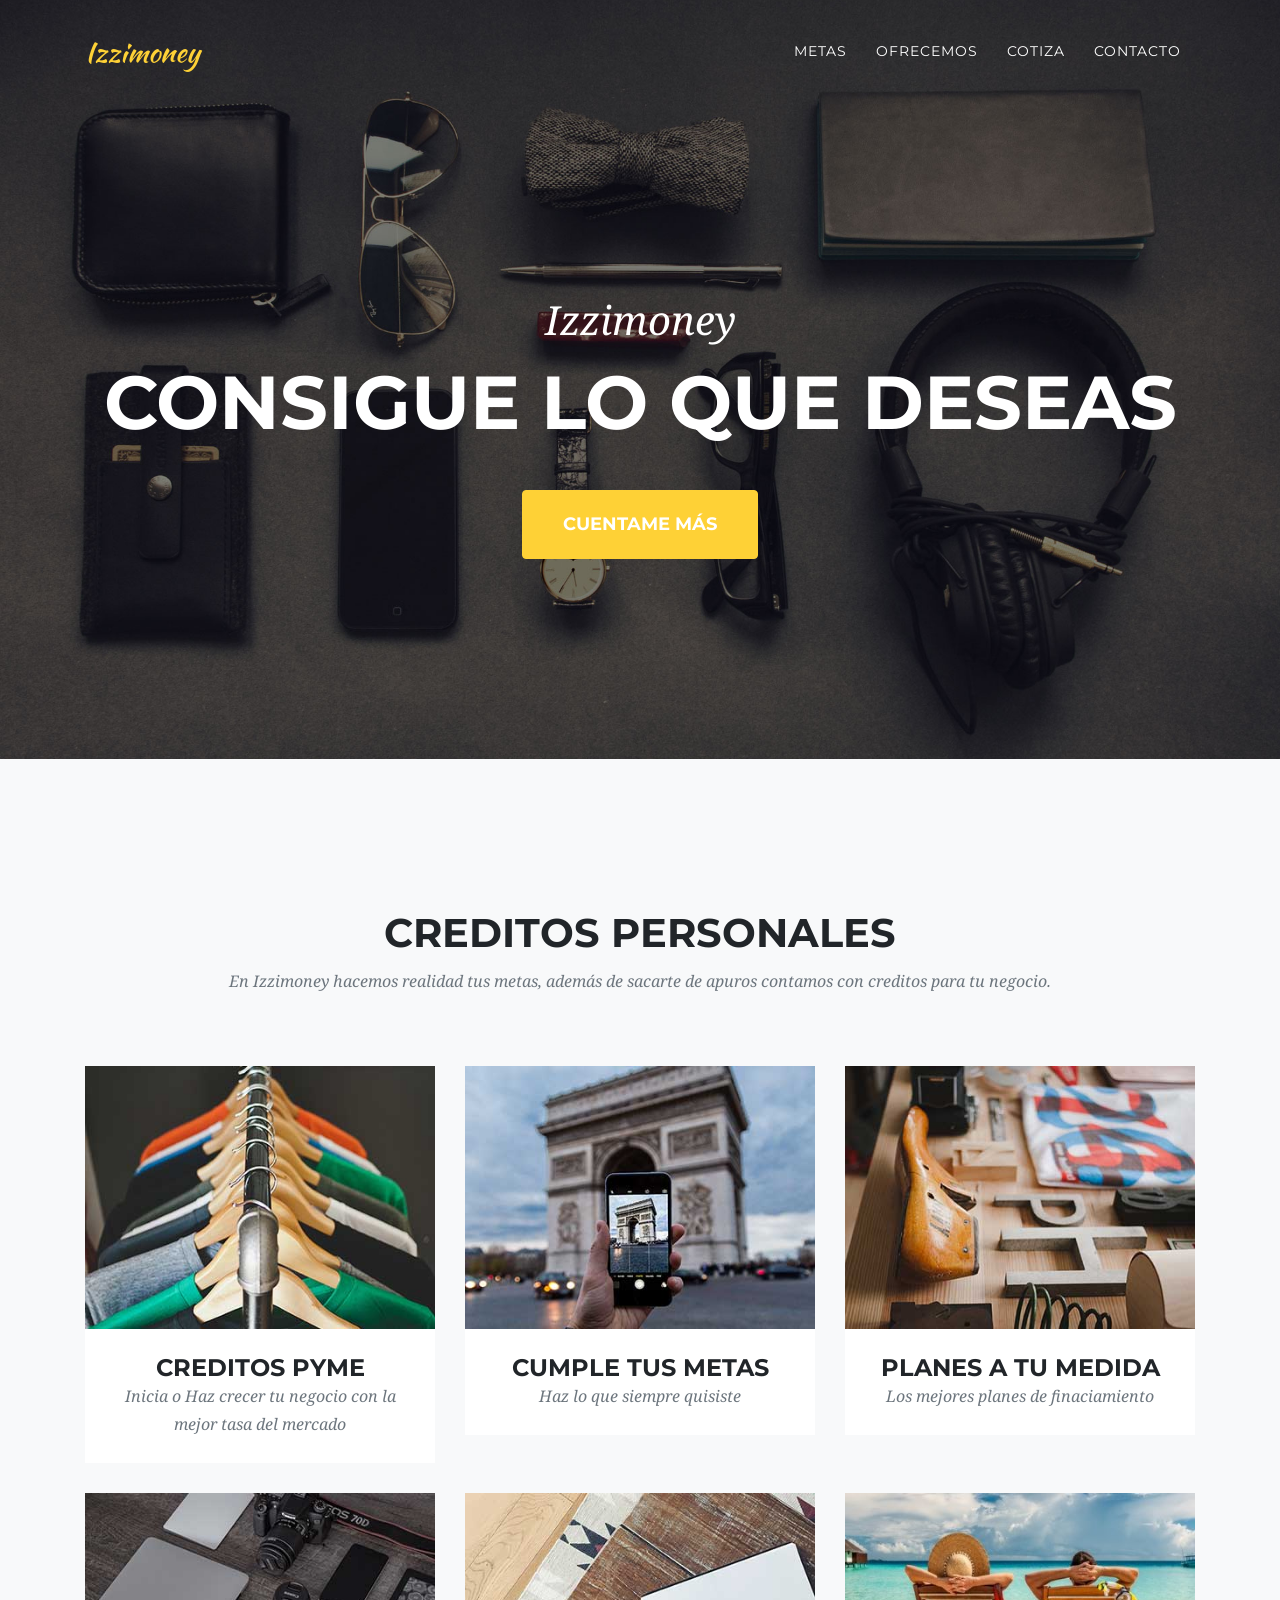
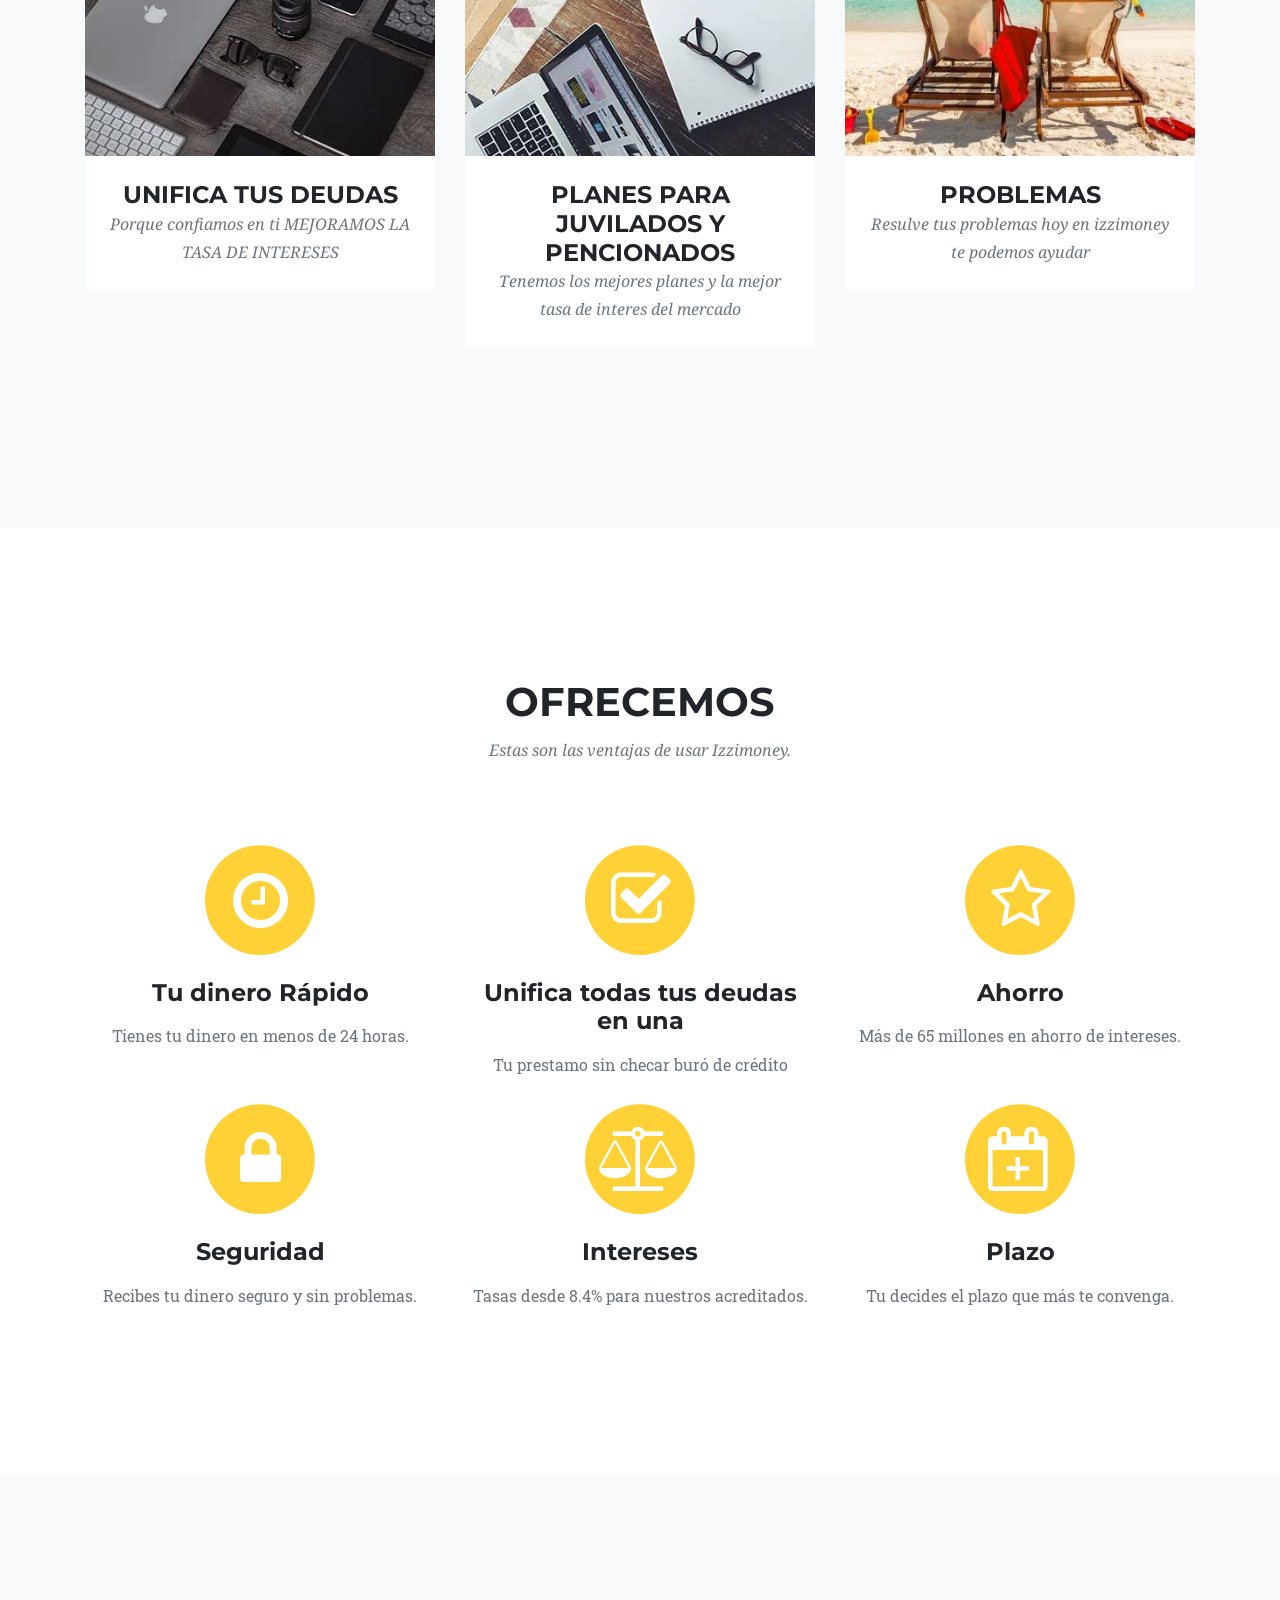
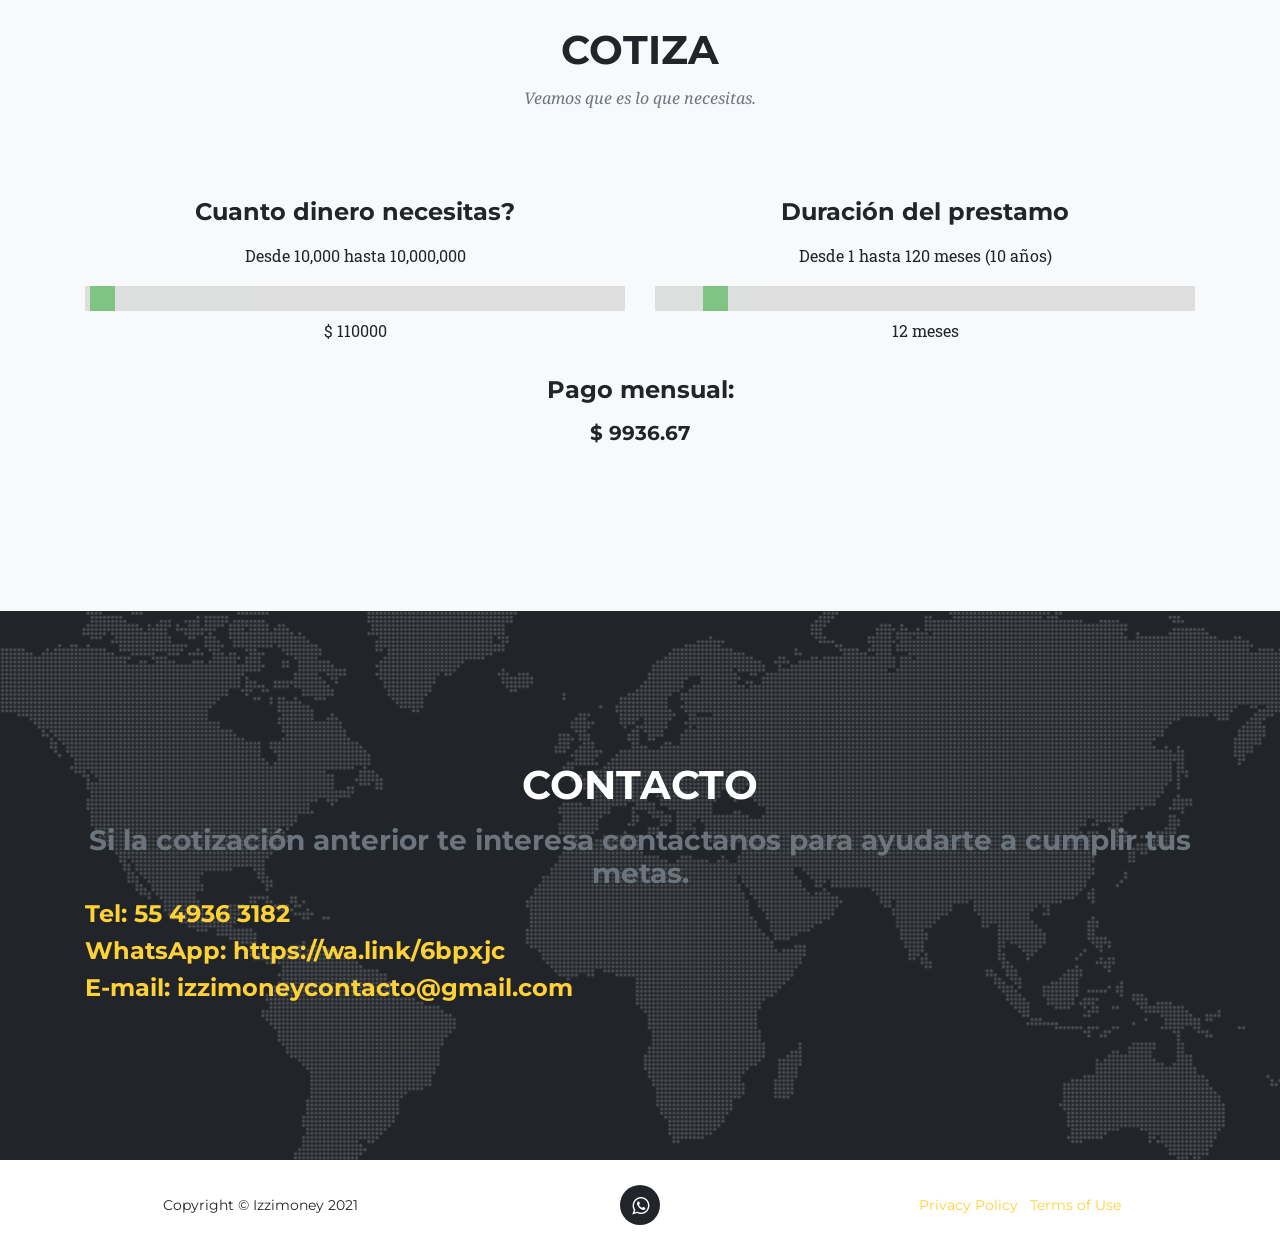
==== index.html @ 8e624c25 "Update index.html" ====
<!DOCTYPE html>
<html lang="en">

  <head>

    <meta charset="utf-8">
    <meta name="viewport" content="width=device-width, initial-scale=1, shrink-to-fit=no">
    <meta name="description" content="">
    <meta name="author" content="">

    <title>Izzimoney</title>

    <!-- Bootstrap core CSS -->
    <link href="vendor/bootstrap/css/bootstrap.min.css" rel="stylesheet">

    <!-- Custom fonts for this template -->
    <link href="vendor/font-awesome/css/font-awesome.min.css" rel="stylesheet" type="text/css">
    <link href="https://fonts.googleapis.com/css?family=Montserrat:400,700" rel="stylesheet" type="text/css">
    <link href='https://fonts.googleapis.com/css?family=Kaushan+Script' rel='stylesheet' type='text/css'>
    <link href='https://fonts.googleapis.com/css?family=Droid+Serif:400,700,400italic,700italic' rel='stylesheet' type='text/css'>
    <link href='https://fonts.googleapis.com/css?family=Roboto+Slab:400,100,300,700' rel='stylesheet' type='text/css'>

    <!-- Custom styles for this template -->
    <link href="css/agency.min.css" rel="stylesheet">
    <link href="css/rangeslide.css" rel="stylesheet">

  </head>

  <body id="page-top">

    <!-- Navigation -->
    <nav class="navbar navbar-expand-lg navbar-dark fixed-top" id="mainNav">
      <div class="container">
        <a class="navbar-brand js-scroll-trigger" href="#page-top">Izzimoney</a>
        <button class="navbar-toggler navbar-toggler-right" type="button" data-toggle="collapse" data-target="#navbarResponsive" aria-controls="navbarResponsive" aria-expanded="false" aria-label="Toggle navigation">
          Menu
          <i class="fa fa-bars"></i>
        </button>
        <div class="collapse navbar-collapse" id="navbarResponsive">
          <ul class="navbar-nav text-uppercase ml-auto">
            <li class="nav-item">
              <a class="nav-link js-scroll-trigger" href="#portfolio">Metas</a>
            </li>
            <li class="nav-item">
              <a class="nav-link js-scroll-trigger" href="#services">Ofrecemos</a>
            </li>
             <li class="nav-item">
              <a class="nav-link js-scroll-trigger" href="#cotiza">Cotiza</a>
            </li>
            <li class="nav-item">
              <a class="nav-link js-scroll-trigger" href="#contact">Contacto</a>
            </li>
          </ul>
        </div>
      </div>
    </nav>

    <!-- Header -->
    <header class="masthead">
      <div class="container">
        <div class="intro-text">
          <div class="intro-lead-in">Izzimoney</div>
          <div class="intro-heading text-uppercase">Consigue lo que deseas</div>
          <a class="btn btn-primary btn-xl text-uppercase js-scroll-trigger" href="#portfolio">Cuentame más</a>
        </div>
      </div>
    </header>

    <!-- Portfolio Grid -->
    <section class="bg-light" id="portfolio">
      <div class="container">
        <div class="row">
          <div class="col-lg-12 text-center">
            <h2 class="section-heading text-uppercase">CREDITOS PERSONALES</h2>
            <h3 class="section-subheading text-muted">En Izzimoney hacemos realidad tus metas, además de sacarte de apuros contamos con creditos para tu negocio.</h3>
          </div>
        </div>
        <div class="row">
          <div class="col-md-4 col-sm-6 portfolio-item">
            <a class="portfolio-link" data-toggle="modal" href="#portfolioModal1">
              <div class="portfolio-hover">
                <div class="portfolio-hover-content">
                  <i class="fa fa-plus fa-3x"></i>
                </div>
              </div>
              <img class="img-fluid" src="img/portfolio/01-thumbnail.jpg" alt="">
            </a>
            <div class="portfolio-caption">
              <h4>CREDITOS PYME</h4>
              <p class="text-muted">Inicia o Haz crecer tu negocio con la mejor tasa del mercado</p>
            </div>
          </div>
          <div class="col-md-4 col-sm-6 portfolio-item">
            <a class="portfolio-link" data-toggle="modal" href="#portfolioModal2">
              <div class="portfolio-hover">
                <div class="portfolio-hover-content">
                  <i class="fa fa-plus fa-3x"></i>
                </div>
              </div>
              <img class="img-fluid" src="img/portfolio/06-thumbnail.jpg" alt="">
            </a>
            <div class="portfolio-caption">
              <h4>CUMPLE TUS METAS</h4>
              <p class="text-muted">Haz lo que siempre quisiste</p>
            </div>
          </div>
          <div class="col-md-4 col-sm-6 portfolio-item">
            <a class="portfolio-link" data-toggle="modal" href="#portfolioModal3">
              <div class="portfolio-hover">
                <div class="portfolio-hover-content">
                  <i class="fa fa-plus fa-3x"></i>
                </div>
              </div>
              <img class="img-fluid" src="img/portfolio/03-thumbnail.jpg" alt="">
            </a>
            <div class="portfolio-caption">
              <h4>PLANES A TU MEDIDA</h4>
              <p class="text-muted">Los mejores planes de finaciamiento</p>
            </div>
          </div>
          <div class="col-md-4 col-sm-6 portfolio-item">
            <a class="portfolio-link" data-toggle="modal" href="#portfolioModal4">
              <div class="portfolio-hover">
                <div class="portfolio-hover-content">
                  <i class="fa fa-plus fa-3x"></i>
                </div>
              </div>
              <img class="img-fluid" src="img/portfolio/04-thumbnail.jpg" alt="">
            </a>
            <div class="portfolio-caption">
              <h4>UNIFICA TUS DEUDAS</h4>
              <p class="text-muted">Porque confiamos en ti MEJORAMOS LA TASA DE INTERESES</p>
            </div>
          </div>
          <div class="col-md-4 col-sm-6 portfolio-item">
            <a class="portfolio-link" data-toggle="modal" href="#portfolioModal5">
              <div class="portfolio-hover">
                <div class="portfolio-hover-content">
                  <i class="fa fa-plus fa-3x"></i>
                </div>
              </div>
              <img class="img-fluid" src="img/portfolio/05-thumbnail.jpg" alt="">
            </a>
            <div class="portfolio-caption">
              <h4>PLANES PARA JUVILADOS Y PENCIONADOS </h4>
              <p class="text-muted">Tenemos los mejores planes y la mejor tasa de interes del mercado</p>
            </div>
          </div>
          <div class="col-md-4 col-sm-6 portfolio-item">
	            <a class="portfolio-link" data-toggle="modal" href="#portfolioModal6">
	              <div class="portfolio-hover">
		                <div class="portfolio-hover-content">
		                  	<i class="fa fa-plus fa-3x"></i>
		                </div>
	              </div>
	              <img class="img-fluid" src="img/portfolio/VACACIONES.jpg" alt="">
	            </a>
            <div class="portfolio-caption">
              <h4>PROBLEMAS</h4>
              <p class="text-muted">Resulve tus problemas hoy en izzimoney te podemos ayudar</p>
            </div>
          </div>
        </div>
      </div>
    </section>
    
    <!-- Ofrecemos -->
    <section id="services">
      <div class="container">
        <div class="row">
          <div class="col-lg-12 text-center">
            <h2 class="section-heading text-uppercase">Ofrecemos</h2>
            <h3 class="section-subheading text-muted">Estas son las ventajas de usar Izzimoney.</h3>
          </div>
        </div>
        <div class="row text-center">
          <div class="col-md-4">
            <span class="fa-stack fa-4x">
              <i class="fa fa-circle fa-stack-2x text-primary"></i>
              <i class="fa fa-clock-o fa-stack-1x fa-inverse"></i>
            </span>
            <h4 class="service-heading">Tu dinero Rápido</h4>
            <p class="text-muted">Tienes tu dinero en menos de 24 horas.</p>
          </div>
          <div class="col-md-4">
            <span class="fa-stack fa-4x">
              <i class="fa fa-circle fa-stack-2x text-primary"></i>
              <i class="fa fa-check-square-o fa-stack-1x fa-inverse"></i>
            </span>
            <h4 class="service-heading">Unifica todas tus deudas en una</h4>
            <p class="text-muted">Tu prestamo sin checar buró de crédito</p>
          </div>
          <div class="col-md-4">
              <span class="fa-stack fa-4x">
                <i class="fa fa-circle fa-stack-2x text-primary"></i>
                <i class="fa fa-star-o fa-stack-1x fa-inverse"></i>
              </span>
              <h4 class="service-heading">Ahorro</h4>
              <p class="text-muted">Más de 65 millones en ahorro de intereses.</p>
            </div>
          <div class="col-md-4">
            <span class="fa-stack fa-4x">
              <i class="fa fa-circle fa-stack-2x text-primary"></i>
              <i class="fa fa-lock fa-stack-1x fa-inverse"></i>
            </span>
            <h4 class="service-heading">Seguridad</h4>
            <p class="text-muted">Recibes tu dinero seguro y sin problemas.</p>
          </div>
          <div class="col-md-4">
            <span class="fa-stack fa-4x">
              <i class="fa fa-circle fa-stack-2x text-primary"></i>
              <i class="fa fa-balance-scale fa-stack-1x fa-inverse"></i>
            </span>
            <h4 class="service-heading">Intereses</h4>
            <p class="text-muted">Tasas desde 8.4% para nuestros acreditados.</p>
          </div>
          <div class="col-md-4">
              <span class="fa-stack fa-4x">
                <i class="fa fa-circle fa-stack-2x text-primary"></i>
                <i class="fa fa-calendar-plus-o fa-stack-1x fa-inverse"></i>
              </span>
              <h4 class="service-heading">Plazo</h4>
              <p class="text-muted">Tu decides el plazo que más te convenga.</p>
            </div>
        </div>
      </div>
    </section>
    
     <!-- Cotiza -->
    <section class="bg-light" id="cotiza">
      <div class="container">
	        <div class="row">
		          <div class="col-lg-12 text-center">
			            <h2 class="section-heading text-uppercase">Cotiza</h2>
			            <h3 class="section-subheading text-muted">Veamos que es lo que necesitas.</h3>
		          </div>
	        </div>
	        <div class="row text-center">
		          <div class="col-md-6">
			           <div class="slidecontainer">
				             <h4 class="service-heading">Cuanto dinero necesitas?</h4>
				             <p>Desde 10,000 hasta 10,000,000</p>
				             <input type="range" min="10000" max="10000000" value="110000" class="slider" id="dinero">
			            	 <p>$ <span id="resdinero"></span></p>
			          </div>
		          </div>
		          <div class="col-md-6">
			            <div class="slidecontainer">
				              <h4 class="service-heading">Duración del prestamo</h4>
				              <p>Desde 1 hasta 120 meses (10 años)</p>
				              <input type="range" min="1" max="120" value="12" class="slider" id="meses">
				              <p><span id="resmeses"></span> meses</p>
			            </div>
		          </div>
		          <div class="col-md-12 justify-content">
			              <div class="slidecontainer">
				                <h4 class="service-heading">Pago mensual:</h4>
				              	<p><h5 class="service-heading">$ <span id="pago"></span></h5></p>
			              </div>
		           </div>
	        </div>
      </div>
    </section>

    <!-- Contact -->
    <section id="contact">
      <div class="container">
        <div class="row">
	          <div class="col-lg-12 text-center">
		            <h2 class="section-heading text-uppercase">Contacto</h2>
		            <h3 class="section-heading text-muted">Si la cotización anterior te interesa contactanos para ayudarte a cumplir tus metas.</h3>
	          </div>
        </div>
        <div class="row">
          <div class="col-lg-12">
              <div class="row">
              		 <div class="col-md-12"></div>
	                <div class="col-md-12">
		                  <div class="text-left text-white">
                          <a href = '#contacto'>
                            <h4>Tel: 55 4936 3182</h4>
                          </a>
		                  </div>
		                  <div class="text-left text-white">
                         <a href = "https://wa.link/6bpxjc">
                            <h4 >WhatsApp: https://wa.link/6bpxjc</h4>
                          </a>
		                  </div>
		                  <div class="text-left text-white">
                          <a href = '#contacto'>
                            <h4>E-mail: izzimoneycontacto@gmail.com</h4>
                          </a>
		                  </div>
	                </div>
              </div>
          </div>
        </div>
      </div>
    </section>

    <!-- Footer -->
    <footer>
      <div class="container">
        <div class="row">
          <div class="col-md-4">
            <span class="copyright">Copyright &copy; Izzimoney 2021</span>
          </div>
          <div class="col-md-4">
            <ul class="list-inline social-buttons">
              <li class="list-inline-item">
                <a href="https://wa.me/message/SJMD4FY2PYHNI1">
                  <i class="fa fa-whatsapp"></i>
                </a>
              </li>
            </ul>
          </div>
          <div class="col-md-4">
            <ul class="list-inline quicklinks">
              <li class="list-inline-item">
                <a href="#contacto">Privacy Policy</a>
              </li>
              <li class="list-inline-item">
                <a href="#contacto">Terms of Use</a>
              </li>
            </ul>
          </div>
        </div>
      </div>
    </footer>

    <!-- Portfolio Modals -->

    <!-- Modal 1 -->
    <div class="portfolio-modal modal fade" id="portfolioModal1" tabindex="-1" role="dialog" aria-hidden="true">
      <div class="modal-dialog">
        <div class="modal-content">
          <div class="close-modal" data-dismiss="modal">
            <div class="lr">
              <div class="rl"></div>
            </div>
          </div>
          <div class="container">
            <div class="row">
              <div class="col-lg-8 mx-auto">
                <div class="modal-body">
                  <!-- Project Details Go Here -->
                  <h2 class="text-uppercase">Ropa</h2>
                  <p class="item-intro text-muted">Vistete como siempre has soñado.</p>
                  <img class="img-fluid d-block mx-auto" src="img/portfolio/01-full.jpg" alt="">
                  <button class="btn btn-primary" data-dismiss="modal" type="button">
                    <i class="fa fa-times"></i>
                    Close Project</button>
                </div>
              </div>
            </div>
          </div>
        </div>
      </div>
    </div>

    <!-- Modal 2 -->
    <div class="portfolio-modal modal fade" id="portfolioModal2" tabindex="-1" role="dialog" aria-hidden="true">
      <div class="modal-dialog">
        <div class="modal-content">
          <div class="close-modal" data-dismiss="modal">
            <div class="lr">
              <div class="rl"></div>
            </div>
          </div>
          <div class="container">
            <div class="row">
              <div class="col-lg-8 mx-auto">
                <div class="modal-body">
                  <!-- Project Details Go Here -->
                  <h2 class="text-uppercase">Viaja</h2>
                  <p class="item-intro text-muted">Conoce ese lugar que siempre quisiste.</p>
                  <img class="img-fluid d-block mx-auto" src="img/portfolio/06-full.jpg" alt="">
                  <button class="btn btn-primary" data-dismiss="modal" type="button">
                    <i class="fa fa-times"></i>
                    Close Project</button>
                </div>
              </div>
            </div>
          </div>
        </div>
      </div>
    </div>

    <!-- Modal 3 -->
    <div class="portfolio-modal modal fade" id="portfolioModal3" tabindex="-1" role="dialog" aria-hidden="true">
      <div class="modal-dialog">
        <div class="modal-content">
          <div class="close-modal" data-dismiss="modal">
            <div class="lr">
              <div class="rl"></div>
            </div>
          </div>
          <div class="container">
            <div class="row">
              <div class="col-lg-8 mx-auto">
                <div class="modal-body">
                  <!-- Project Details Go Here -->
                  <h2 class="text-uppercase">Crece tu negocio</h2>
                  <p class="item-intro text-muted">Compra lo que necesitas para hacer crecer tu negocio.</p>
                  <img class="img-fluid d-block mx-auto" src="img/portfolio/03-full.jpg" alt="">
                  <button class="btn btn-primary" data-dismiss="modal" type="button">
                    <i class="fa fa-times"></i>
                    Close Project</button>
                </div>
              </div>
            </div>
          </div>
        </div>
      </div>
    </div>

    <!-- Modal 4 -->
    <div class="portfolio-modal modal fade" id="portfolioModal4" tabindex="-1" role="dialog" aria-hidden="true">
      <div class="modal-dialog">
        <div class="modal-content">
          <div class="close-modal" data-dismiss="modal">
            <div class="lr">
              <div class="rl"></div>
            </div>
          </div>
          <div class="container">
            <div class="row">
              <div class="col-lg-8 mx-auto">
                <div class="modal-body">
                  <!-- Project Details Go Here -->
                  <h2 class="text-uppercase">Lujos</h2>
                  <p class="item-intro text-muted">Date ese lujo que siempre has querido, te lo mereces!</p>
                  <img class="img-fluid d-block mx-auto" src="img/portfolio/04-full.jpg" alt="">
                  <button class="btn btn-primary" data-dismiss="modal" type="button">
                    <i class="fa fa-times"></i>
                    Close Project</button>
                </div>
              </div>
            </div>
          </div>
        </div>
      </div>
    </div>

    <!-- Modal 5 -->
    <div class="portfolio-modal modal fade" id="portfolioModal5" tabindex="-1" role="dialog" aria-hidden="true">
      <div class="modal-dialog">
        <div class="modal-content">
          <div class="close-modal" data-dismiss="modal">
            <div class="lr">
              <div class="rl"></div>
            </div>
          </div>
          <div class="container">
            <div class="row">
              <div class="col-lg-8 mx-auto">
                <div class="modal-body">
                  <!-- Project Details Go Here -->
                  <h2 class="text-uppercase">Estudia</h2>
                  <p class="item-intro text-muted">Logra estudiar lo que siempre has deseado.</p>
                  <img class="img-fluid d-block mx-auto" src="img/portfolio/05-full.jpg" alt="">
                  <button class="btn btn-primary" data-dismiss="modal" type="button">
                    <i class="fa fa-times"></i>
                    Close Project</button>
                </div>
              </div>
            </div>
          </div>
        </div>
      </div>
    </div>

    <!-- Modal 6 -->
    <div class="portfolio-modal modal fade" id="portfolioModal6" tabindex="-1" role="dialog" aria-hidden="true">
      <div class="modal-dialog">
        <div class="modal-content">
          <div class="close-modal" data-dismiss="modal">
            <div class="lr">
              <div class="rl"></div>
            </div>
          </div>
          <div class="container">
            <div class="row">
              <div class="col-lg-8 mx-auto">
                <div class="modal-body">
                  <!-- Project Details Go Here -->
                  <h2 class="text-uppercase">Descansa</h2>
                  <p class="item-intro text-muted">Tomate esas vacaciones que estabas postergando.</p>
                  <img class="img-fluid d-block mx-auto" src="img/portfolio/VACACIONES-full.jpg" alt="">
                  <button class="btn btn-primary" data-dismiss="modal" type="button">
                    <i class="fa fa-times"></i>
                    Close Project</button>
                </div>
              </div>
            </div>
          </div>
        </div>
      </div>
    </div>

    <!-- Bootstrap core JavaScript -->
    <script src="vendor/jquery/jquery.min.js"></script>
    <script src="vendor/bootstrap/js/bootstrap.bundle.min.js"></script>

    <!-- Plugin JavaScript -->
    <script src="vendor/jquery-easing/jquery.easing.min.js"></script>

    <!-- Contact form JavaScript -->
    <script src="js/jqBootstrapValidation.js"></script>
    <script src="js/contact_me.js"></script>

    <!-- Custom scripts for this template -->
    <script src="js/agency.min.js"></script>
     <script src="js/rangeslider.js"></script>

  </body>

</html>
---- css/agency.min.css ----
/*!
 * Start Bootstrap - Agency v4.1.1 (https://startbootstrap.com/template-overviews/agency)
 * Copyright 2013-2018 Start Bootstrap
 * Licensed under MIT (https://github.com/BlackrockDigital/startbootstrap-agency/blob/master/LICENSE)
 */body{overflow-x:hidden;font-family:'Roboto Slab','Helvetica Neue',Helvetica,Arial,sans-serif}p{line-height:1.75}a{color:#fed136}a:hover{color:#fec503}.text-primary{color:#fed136!important}h1,h2,h3,h4,h5,h6{font-weight:700;font-family:Montserrat,'Helvetica Neue',Helvetica,Arial,sans-serif}section{padding:100px 0}section h2.section-heading{font-size:40px;margin-top:0;margin-bottom:15px}section h3.section-subheading{font-size:16px;font-weight:400;font-style:italic;margin-bottom:75px;text-transform:none;font-family:'Droid Serif','Helvetica Neue',Helvetica,Arial,sans-serif}@media (min-width:768px){section{padding:150px 0}}.btn{font-family:Montserrat,'Helvetica Neue',Helvetica,Arial,sans-serif;font-weight:700}.btn-xl{font-size:18px;padding:20px 40px}.btn-primary{background-color:#fed136;border-color:#fed136}.btn-primary:active,.btn-primary:focus,.btn-primary:hover{background-color:#fec810!important;border-color:#fec810!important;color:#fff}.btn-primary:active,.btn-primary:focus{box-shadow:0 0 0 .2rem rgba(254,209,55,.5)!important}::-moz-selection{background:#fed136;text-shadow:none}::selection{background:#fed136;text-shadow:none}img::selection{background:0 0}img::-moz-selection{background:0 0}#mainNav{background-color:#212529}#mainNav .navbar-toggler{font-size:12px;right:0;padding:13px;text-transform:uppercase;color:#fff;border:0;background-color:#fed136;font-family:Montserrat,'Helvetica Neue',Helvetica,Arial,sans-serif}#mainNav .navbar-brand{color:#fed136;font-family:'Kaushan Script','Helvetica Neue',Helvetica,Arial,cursive}#mainNav .navbar-brand.active,#mainNav .navbar-brand:active,#mainNav .navbar-brand:focus,#mainNav .navbar-brand:hover{color:#fec503}#mainNav .navbar-nav .nav-item .nav-link{font-size:90%;font-weight:400;padding:.75em 0;letter-spacing:1px;color:#fff;font-family:Montserrat,'Helvetica Neue',Helvetica,Arial,sans-serif}#mainNav .navbar-nav .nav-item .nav-link.active,#mainNav .navbar-nav .nav-item .nav-link:hover{color:#fed136}@media (min-width:992px){#mainNav{padding-top:25px;padding-bottom:25px;-webkit-transition:padding-top .3s,padding-bottom .3s;-moz-transition:padding-top .3s,padding-bottom .3s;transition:padding-top .3s,padding-bottom .3s;border:none;background-color:transparent}#mainNav .navbar-brand{font-size:1.75em;-webkit-transition:all .3s;-moz-transition:all .3s;transition:all .3s}#mainNav .navbar-nav .nav-item .nav-link{padding:1.1em 1em!important}#mainNav.navbar-shrink{padding-top:0;padding-bottom:0;background-color:#212529}#mainNav.navbar-shrink .navbar-brand{font-size:1.25em;padding:12px 0}}header.masthead{text-align:center;color:#fff;background-image:url(../img/header-bg.jpg);background-repeat:no-repeat;background-attachment:scroll;background-position:center center;-webkit-background-size:cover;-moz-background-size:cover;-o-background-size:cover;background-size:cover}header.masthead .intro-text{padding-top:150px;padding-bottom:100px}header.masthead .intro-text .intro-lead-in{font-size:22px;font-style:italic;line-height:22px;margin-bottom:25px;font-family:'Droid Serif','Helvetica Neue',Helvetica,Arial,sans-serif}header.masthead .intro-text .intro-heading{font-size:50px;font-weight:700;line-height:50px;margin-bottom:25px;font-family:Montserrat,'Helvetica Neue',Helvetica,Arial,sans-serif}@media (min-width:768px){header.masthead .intro-text{padding-top:300px;padding-bottom:200px}header.masthead .intro-text .intro-lead-in{font-size:40px;font-style:italic;line-height:40px;margin-bottom:25px;font-family:'Droid Serif','Helvetica Neue',Helvetica,Arial,sans-serif}header.masthead .intro-text .intro-heading{font-size:75px;font-weight:700;line-height:75px;margin-bottom:50px;font-family:Montserrat,'Helvetica Neue',Helvetica,Arial,sans-serif}}.service-heading{margin:15px 0;text-transform:none}#portfolio .portfolio-item{right:0;margin:0 0 15px}#portfolio .portfolio-item .portfolio-link{position:relative;display:block;max-width:400px;margin:0 auto;cursor:pointer}#portfolio .portfolio-item .portfolio-link .portfolio-hover{position:absolute;width:100%;height:100%;-webkit-transition:all ease .5s;-moz-transition:all ease .5s;transition:all ease .5s;opacity:0;background:rgba(254,209,54,.9)}#portfolio .portfolio-item .portfolio-link .portfolio-hover:hover{opacity:1}#portfolio .portfolio-item .portfolio-link .portfolio-hover .portfolio-hover-content{font-size:20px;position:absolute;top:50%;width:100%;height:20px;margin-top:-12px;text-align:center;color:#fff}#portfolio .portfolio-item .portfolio-link .portfolio-hover .portfolio-hover-content i{margin-top:-12px}#portfolio .portfolio-item .portfolio-link .portfolio-hover .portfolio-hover-content h3,#portfolio .portfolio-item .portfolio-link .portfolio-hover .portfolio-hover-content h4{margin:0}#portfolio .portfolio-item .portfolio-caption{max-width:400px;margin:0 auto;padding:25px;text-align:center;background-color:#fff}#portfolio .portfolio-item .portfolio-caption h4{margin:0;text-transform:none}#portfolio .portfolio-item .portfolio-caption p{font-size:16px;font-style:italic;margin:0;font-family:'Droid Serif','Helvetica Neue',Helvetica,Arial,sans-serif}#portfolio *{z-index:2}@media (min-width:767px){#portfolio .portfolio-item{margin:0 0 30px}}.portfolio-modal{padding-right:0!important}.portfolio-modal .modal-dialog{margin:1rem;max-width:100vw}.portfolio-modal .modal-content{padding:100px 0;text-align:center}.portfolio-modal .modal-content h2{font-size:3em;margin-bottom:15px}.portfolio-modal .modal-content p{margin-bottom:30px}.portfolio-modal .modal-content p.item-intro{font-size:16px;font-style:italic;margin:20px 0 30px;font-family:'Droid Serif','Helvetica Neue',Helvetica,Arial,sans-serif}.portfolio-modal .modal-content ul.list-inline{margin-top:0;margin-bottom:30px}.portfolio-modal .modal-content img{margin-bottom:30px}.portfolio-modal .modal-content button{cursor:pointer}.portfolio-modal .close-modal{position:absolute;top:25px;right:25px;width:75px;height:75px;cursor:pointer;background-color:transparent}.portfolio-modal .close-modal:hover{opacity:.3}.portfolio-modal .close-modal .lr{z-index:1051;width:1px;height:75px;margin-left:35px;-webkit-transform:rotate(45deg);-ms-transform:rotate(45deg);transform:rotate(45deg);background-color:#212529}.portfolio-modal .close-modal .lr .rl{z-index:1052;width:1px;height:75px;-webkit-transform:rotate(90deg);-ms-transform:rotate(90deg);transform:rotate(90deg);background-color:#212529}.timeline{position:relative;padding:0;list-style:none}.timeline:before{position:absolute;top:0;bottom:0;left:40px;width:2px;margin-left:-1.5px;content:'';background-color:#e9ecef}.timeline>li{position:relative;min-height:50px;margin-bottom:50px}.timeline>li:after,.timeline>li:before{display:table;content:' '}.timeline>li:after{clear:both}.timeline>li .timeline-panel{position:relative;float:right;width:100%;padding:0 20px 0 100px;text-align:left}.timeline>li .timeline-panel:before{right:auto;left:-15px;border-right-width:15px;border-left-width:0}.timeline>li .timeline-panel:after{right:auto;left:-14px;border-right-width:14px;border-left-width:0}.timeline>li .timeline-image{position:absolute;z-index:100;left:0;width:80px;height:80px;margin-left:0;text-align:center;color:#fff;border:7px solid #e9ecef;border-radius:100%;background-color:#fed136}.timeline>li .timeline-image h4{font-size:10px;line-height:14px;margin-top:12px}.timeline>li.timeline-inverted>.timeline-panel{float:right;padding:0 20px 0 100px;text-align:left}.timeline>li.timeline-inverted>.timeline-panel:before{right:auto;left:-15px;border-right-width:15px;border-left-width:0}.timeline>li.timeline-inverted>.timeline-panel:after{right:auto;left:-14px;border-right-width:14px;border-left-width:0}.timeline>li:last-child{margin-bottom:0}.timeline .timeline-heading h4{margin-top:0;color:inherit}.timeline .timeline-heading h4.subheading{text-transform:none}.timeline .timeline-body>p,.timeline .timeline-body>ul{margin-bottom:0}@media (min-width:768px){.timeline:before{left:50%}.timeline>li{min-height:100px;margin-bottom:100px}.timeline>li .timeline-panel{float:left;width:41%;padding:0 20px 20px 30px;text-align:right}.timeline>li .timeline-image{left:50%;width:100px;height:100px;margin-left:-50px}.timeline>li .timeline-image h4{font-size:13px;line-height:18px;margin-top:16px}.timeline>li.timeline-inverted>.timeline-panel{float:right;padding:0 30px 20px 20px;text-align:left}}@media (min-width:992px){.timeline>li{min-height:150px}.timeline>li .timeline-panel{padding:0 20px 20px}.timeline>li .timeline-image{width:150px;height:150px;margin-left:-75px}.timeline>li .timeline-image h4{font-size:18px;line-height:26px;margin-top:30px}.timeline>li.timeline-inverted>.timeline-panel{padding:0 20px 20px}}@media (min-width:1200px){.timeline>li{min-height:170px}.timeline>li .timeline-panel{padding:0 20px 20px 100px}.timeline>li .timeline-image{width:170px;height:170px;margin-left:-85px}.timeline>li .timeline-image h4{margin-top:40px}.timeline>li.timeline-inverted>.timeline-panel{padding:0 100px 20px 20px}}.team-member{margin-bottom:50px;text-align:center}.team-member img{width:225px;height:225px;border:7px solid #fff}.team-member h4{margin-top:25px;margin-bottom:0;text-transform:none}.team-member p{margin-top:0}section#contact{background-color:#212529;background-image:url(../img/map-image.png);background-repeat:no-repeat;background-position:center}section#contact .section-heading{color:#fff}section#contact .form-group{margin-bottom:25px}section#contact .form-group input,section#contact .form-group textarea{padding:20px}section#contact .form-group input.form-control{height:auto}section#contact .form-group textarea.form-control{height:248px}section#contact .form-control:focus{border-color:#fed136;box-shadow:none}section#contact ::-webkit-input-placeholder{font-weight:700;color:#ced4da;font-family:Montserrat,'Helvetica Neue',Helvetica,Arial,sans-serif}section#contact :-moz-placeholder{font-weight:700;color:#ced4da;font-family:Montserrat,'Helvetica Neue',Helvetica,Arial,sans-serif}section#contact ::-moz-placeholder{font-weight:700;color:#ced4da;font-family:Montserrat,'Helvetica Neue',Helvetica,Arial,sans-serif}section#contact :-ms-input-placeholder{font-weight:700;color:#ced4da;font-family:Montserrat,'Helvetica Neue',Helvetica,Arial,sans-serif}footer{padding:25px 0;text-align:center}footer span.copyright{font-size:90%;line-height:40px;text-transform:none;font-family:Montserrat,'Helvetica Neue',Helvetica,Arial,sans-serif}footer ul.quicklinks{font-size:90%;line-height:40px;margin-bottom:0;text-transform:none;font-family:Montserrat,'Helvetica Neue',Helvetica,Arial,sans-serif}ul.social-buttons{margin-bottom:0}ul.social-buttons li a{font-size:20px;line-height:40px;display:block;width:40px;height:40px;-webkit-transition:all .3s;-moz-transition:all .3s;transition:all .3s;color:#fff;border-radius:100%;outline:0;background-color:#212529}ul.social-buttons li a:active,ul.social-buttons li a:focus,ul.social-buttons li a:hover{background-color:#fed136}
---- css/rangeslide.css ----
.slidecontainer {
  width: 100%; /* Width of the outside container */
}

/* The slider itself */
.slider {
  -webkit-appearance: none;  /* Override default CSS styles */
  appearance: none;
  width: 100%; /* Full-width */
  height: 25px; /* Specified height */
  background: #d3d3d3; /* Grey background */
  outline: none; /* Remove outline */
  opacity: 0.7; /* Set transparency (for mouse-over effects on hover) */
  -webkit-transition: .2s; /* 0.2 seconds transition on hover */
  transition: opacity .2s;
}

/* Mouse-over effects */
.slider:hover {
  opacity: 1; /* Fully shown on mouse-over */
}

/* The slider handle (use -webkit- (Chrome, Opera, Safari, Edge) and -moz- (Firefox) to override default look) */
.slider::-webkit-slider-thumb {
  -webkit-appearance: none; /* Override default look */
  appearance: none;
  width: 25px; /* Set a specific slider handle width */
  height: 25px; /* Slider handle height */
  background: #4CAF50; /* Green background */
  cursor: pointer; /* Cursor on hover */
}

.slider::-moz-range-thumb {
  width: 25px; /* Set a specific slider handle width */
  height: 25px; /* Slider handle height */
  background: #4CAF50; /* Green background */
  cursor: pointer; /* Cursor on hover */
}
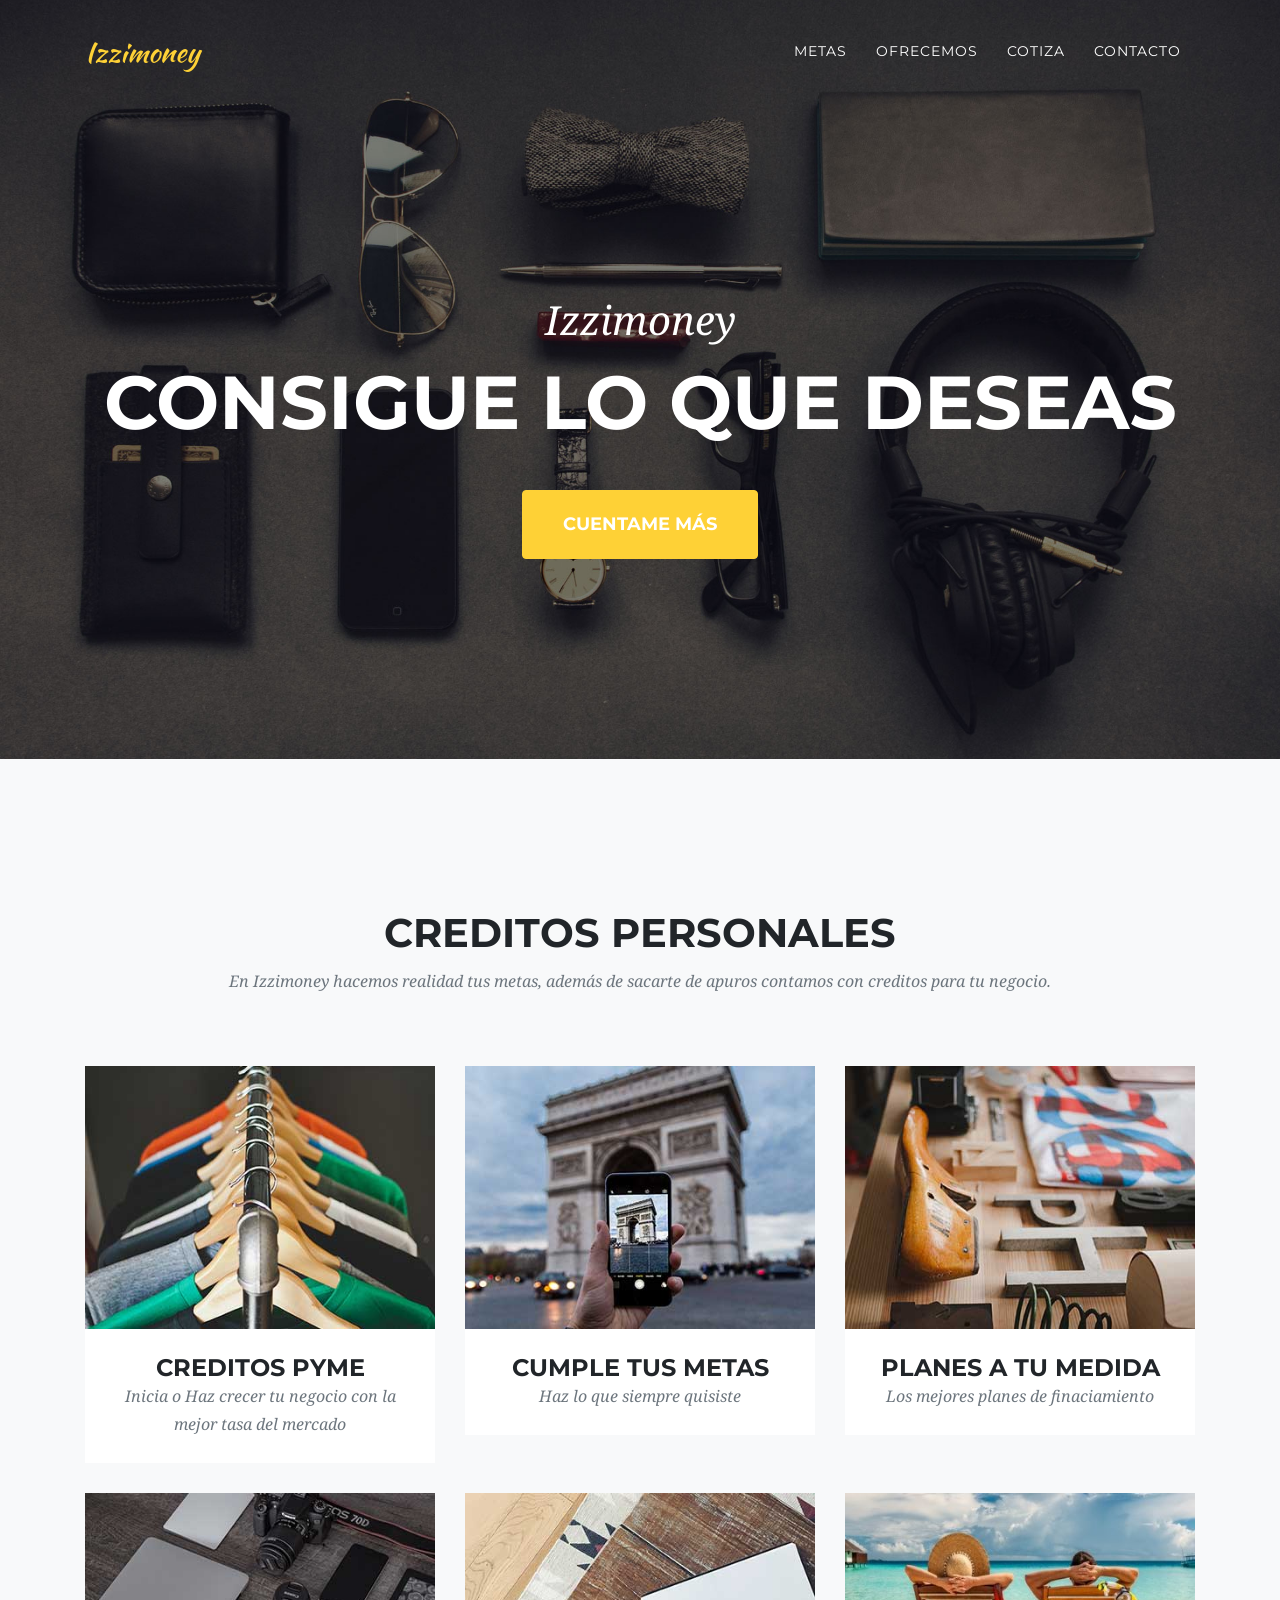
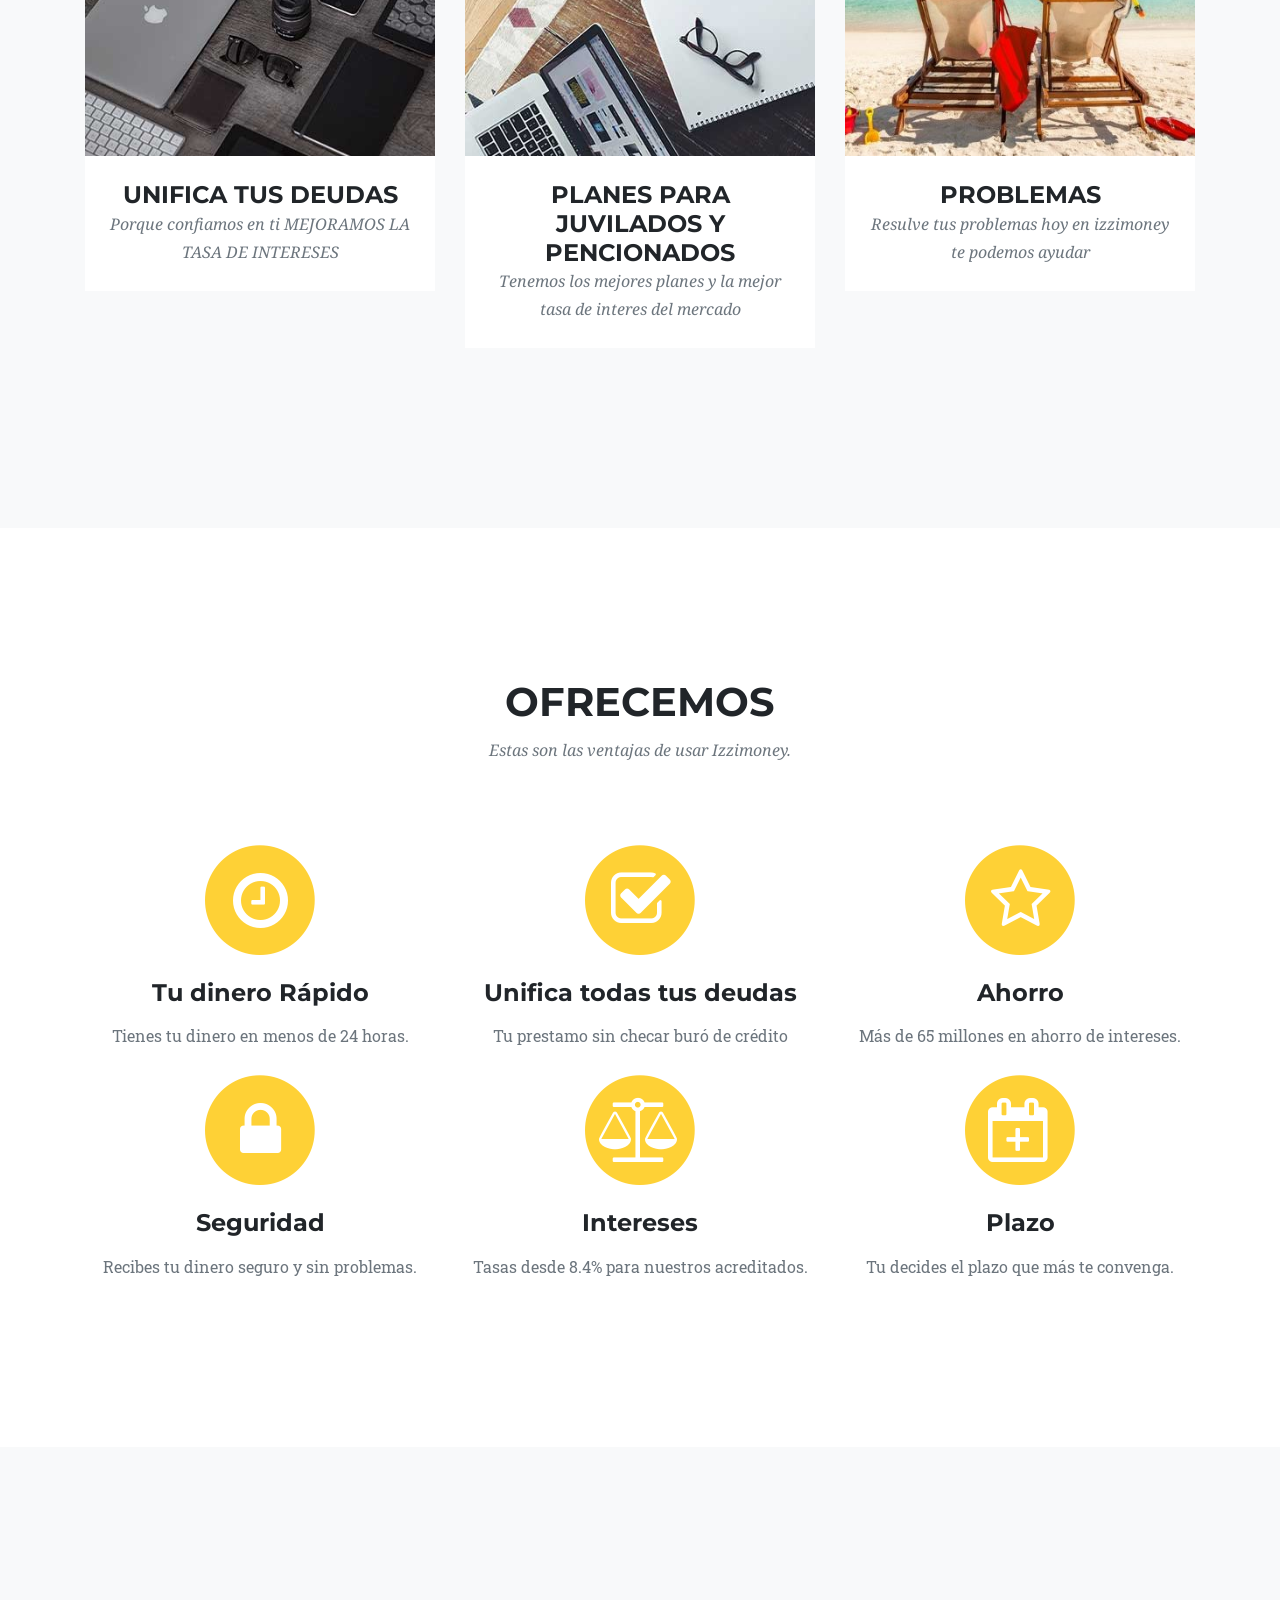
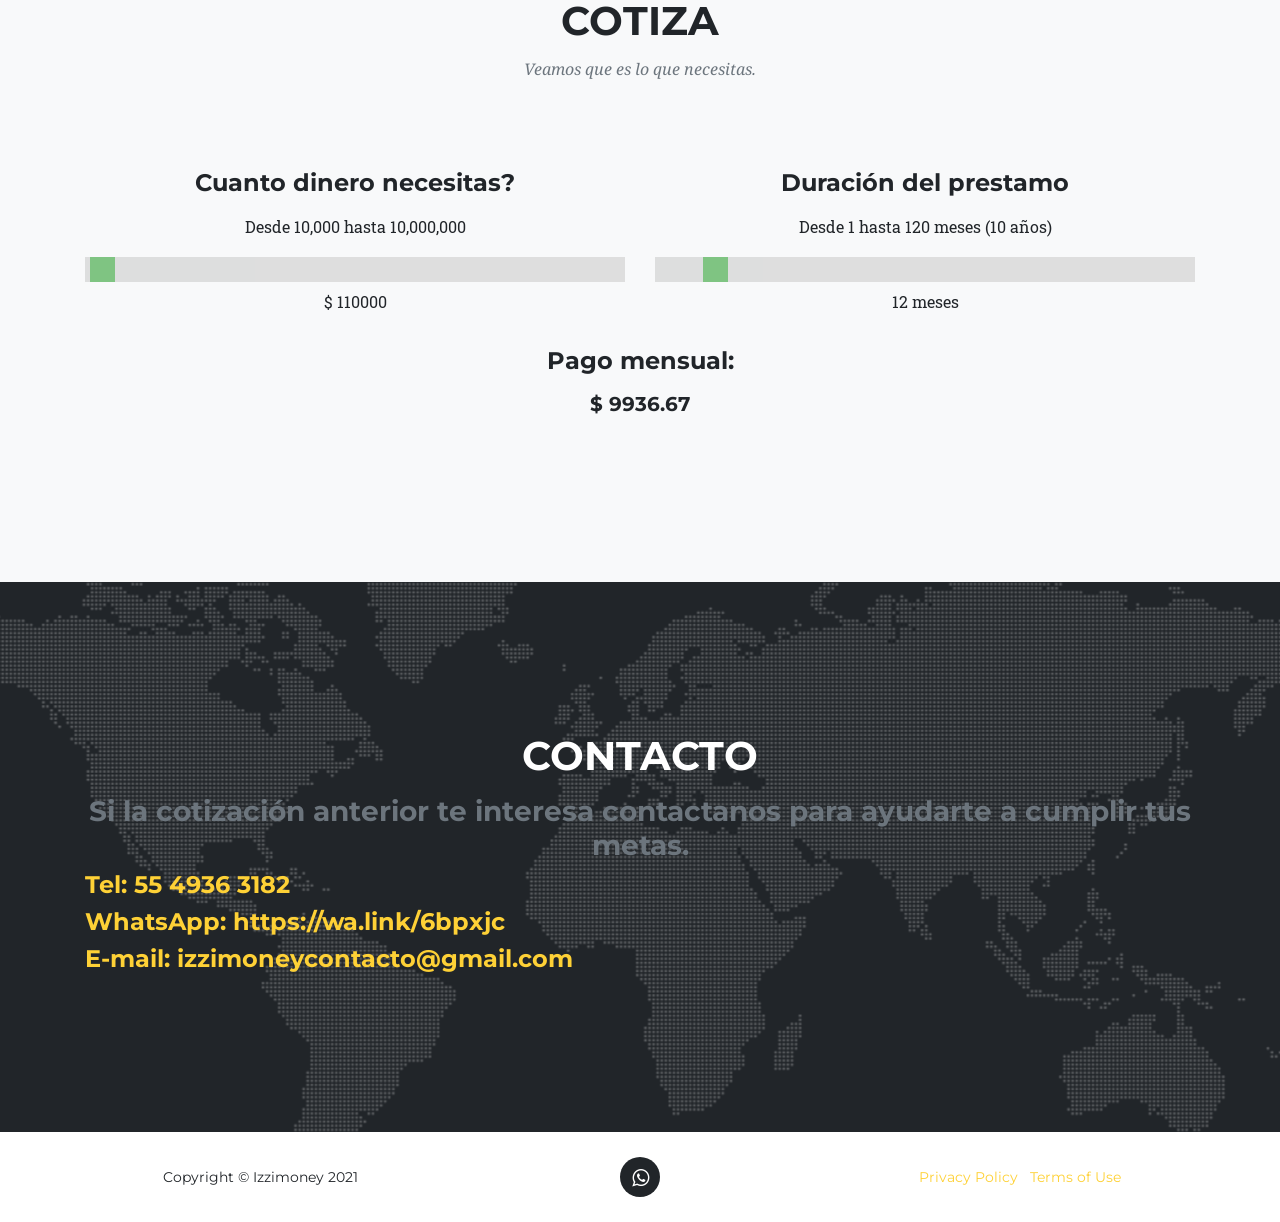
==== commit 2323ef2f: "Update index.html" ====
--- a/index.html
+++ b/index.html
@@ -187,7 +187,7 @@
               <i class="fa fa-circle fa-stack-2x text-primary"></i>
               <i class="fa fa-check-square-o fa-stack-1x fa-inverse"></i>
             </span>
-            <h4 class="service-heading">Unifica todas tus deudas en una</h4>
+            <h4 class="service-heading">Unifica todas tus deudas</h4>
             <p class="text-muted">Tu prestamo sin checar buró de crédito</p>
           </div>
           <div class="col-md-4">
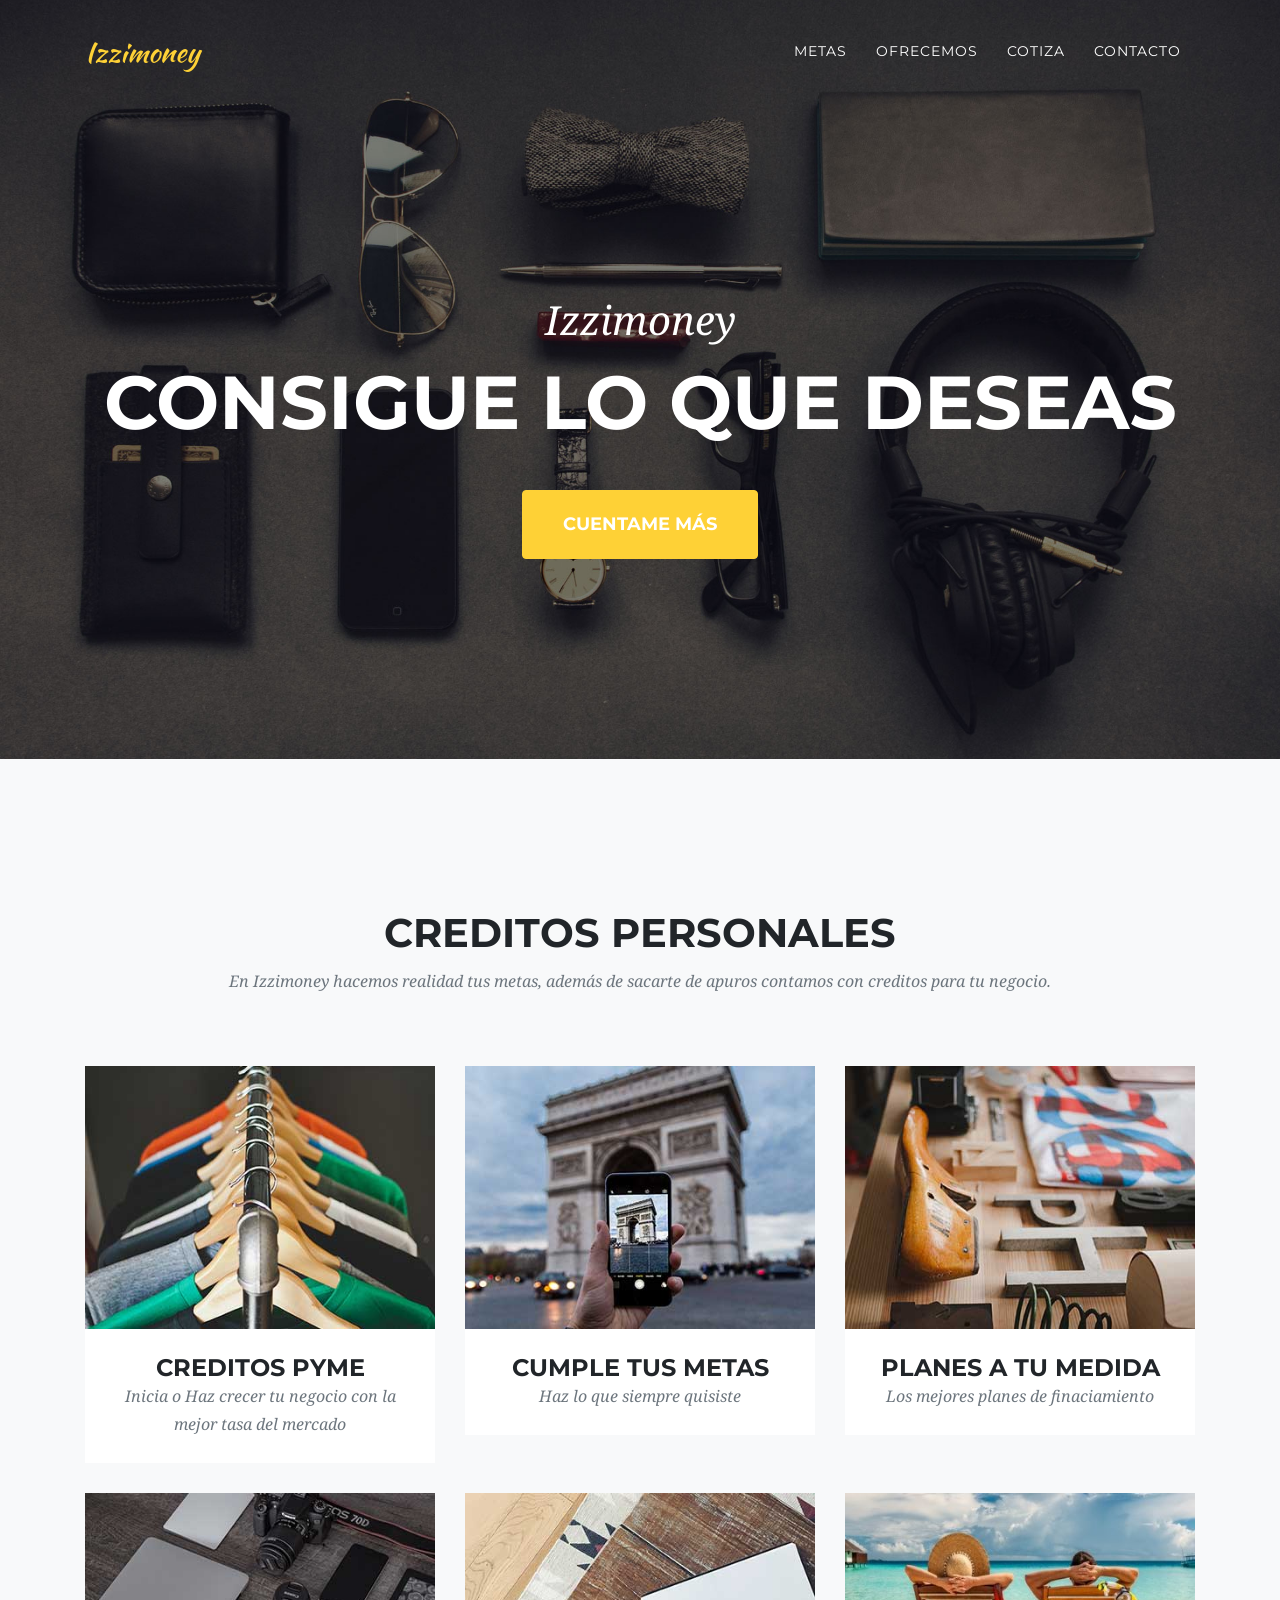
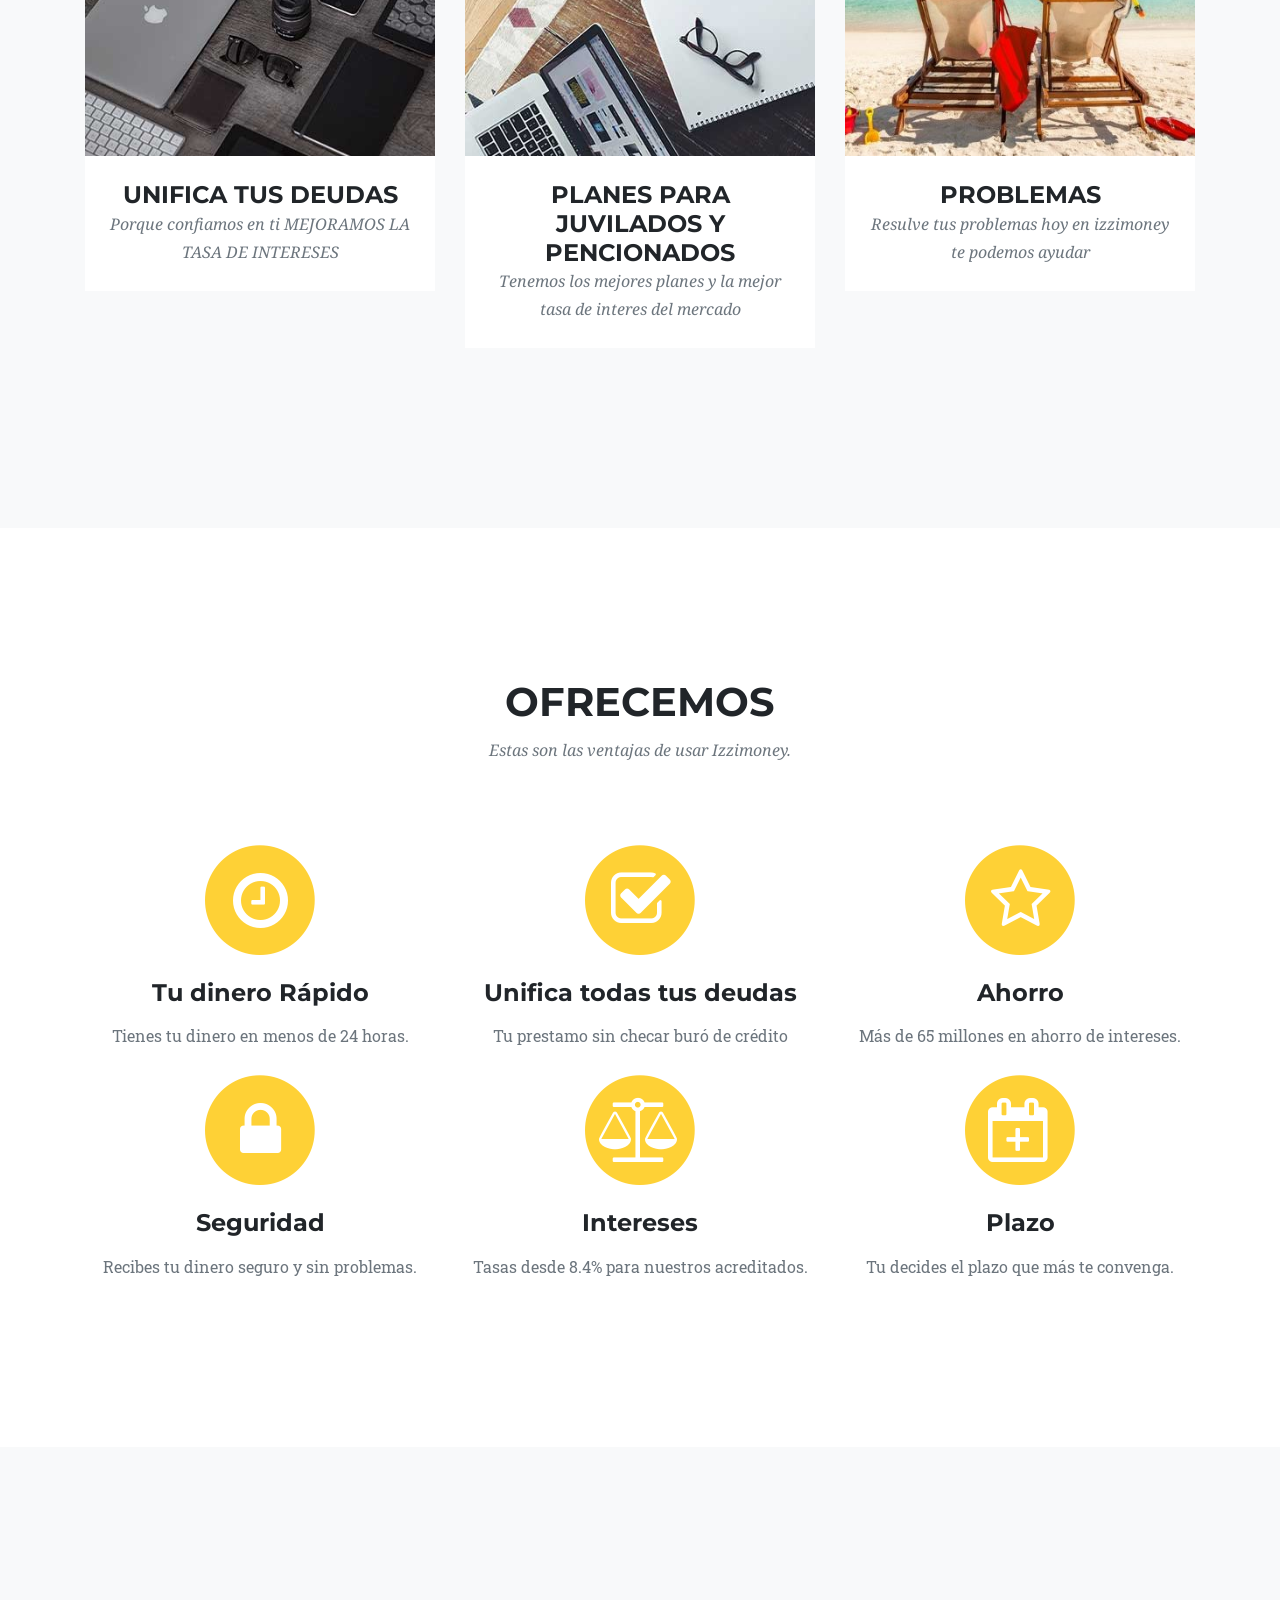
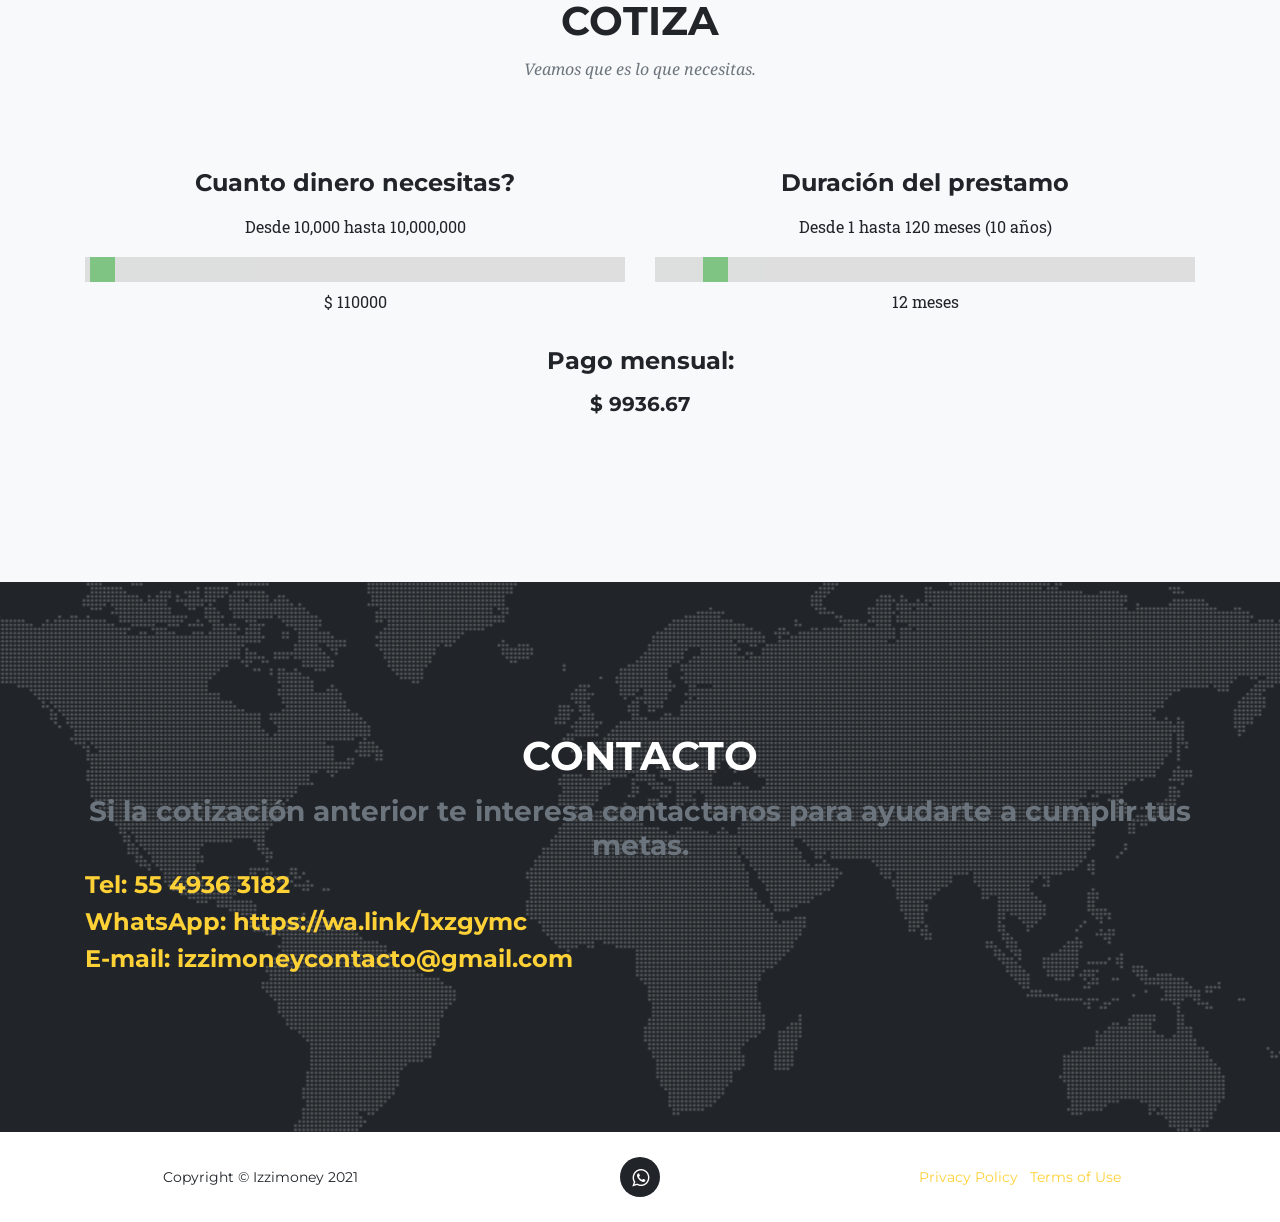
==== commit 97a1c71e: "Update index.html" ====
--- a/index.html
+++ b/index.html
@@ -282,8 +282,8 @@
                           </a>
 		                  </div>
 		                  <div class="text-left text-white">
-                         <a href = "https://wa.link/6bpxjc">
-                            <h4 >WhatsApp: https://wa.link/6bpxjc</h4>
+                         <a href = "https://wa.link/1xzgym">
+                            <h4 >WhatsApp: https://wa.link/1xzgymc</h4>
                           </a>
 		                  </div>
 		                  <div class="text-left text-white">
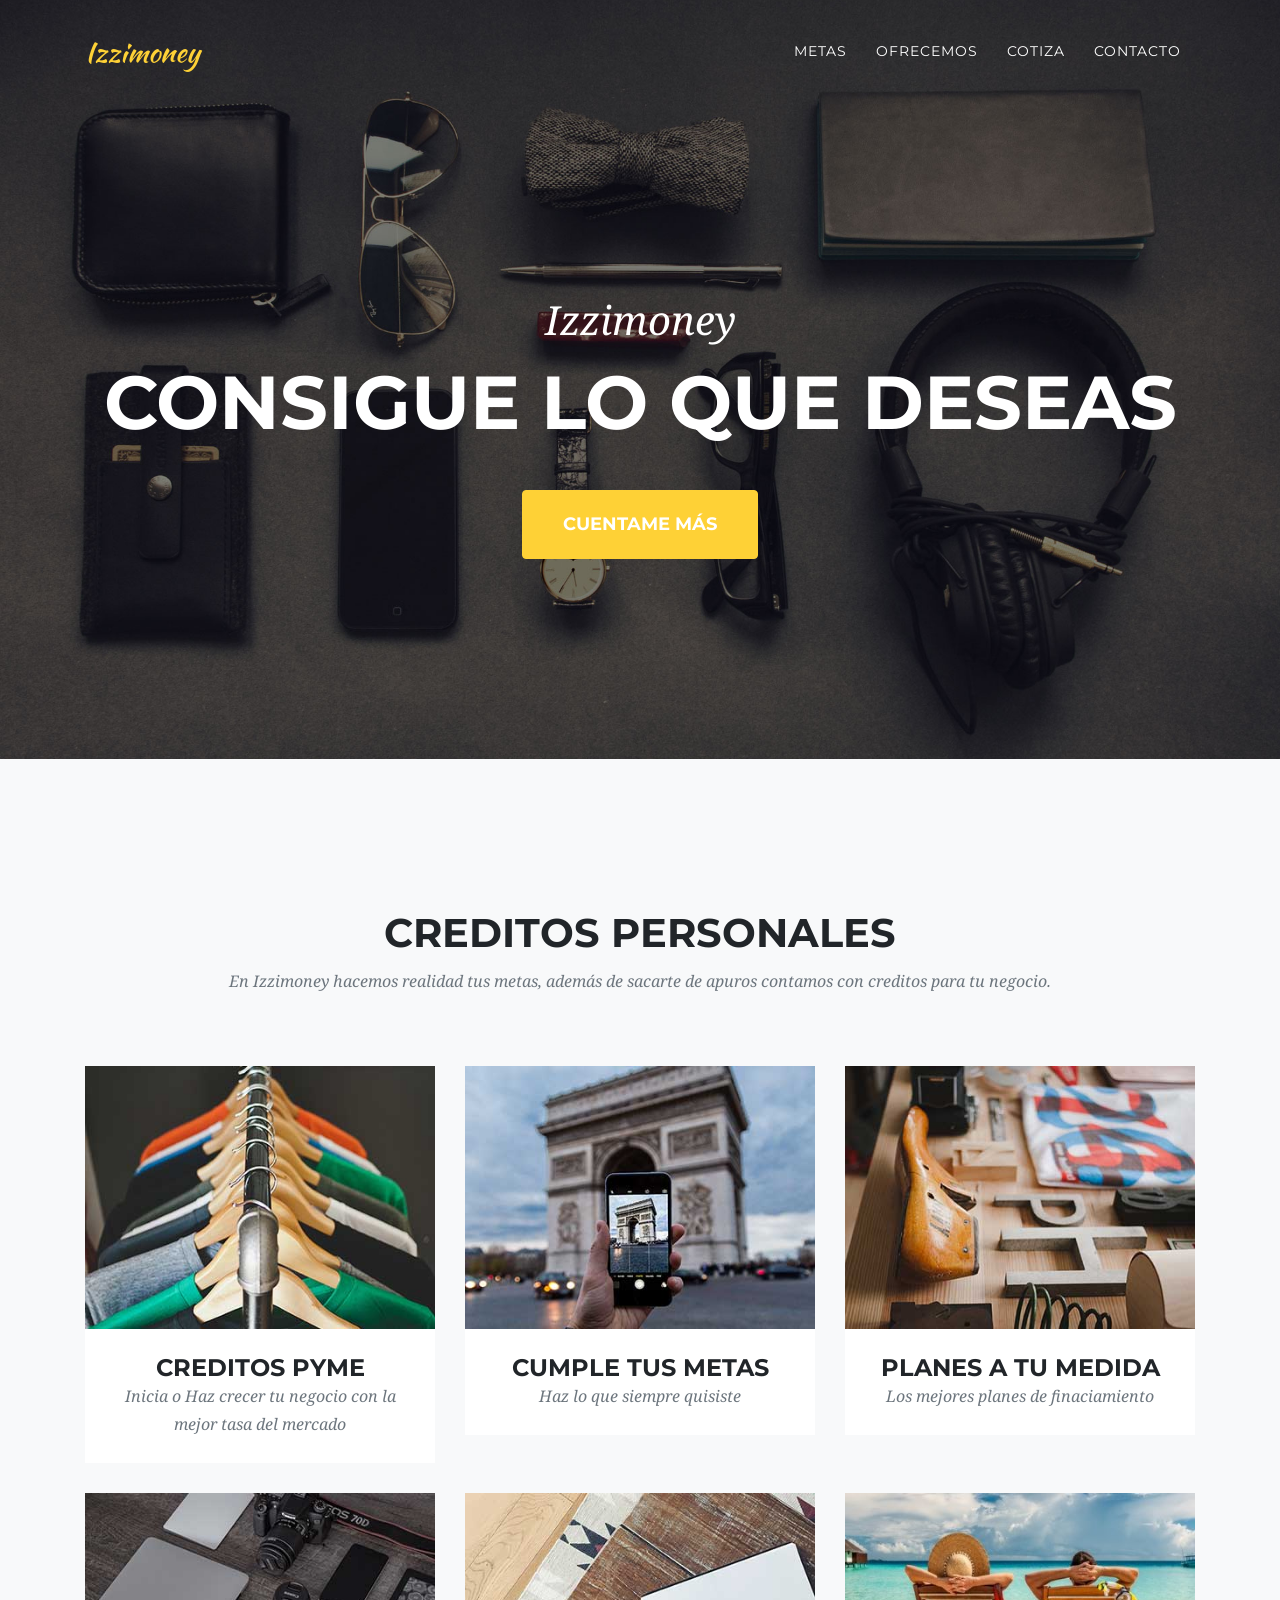
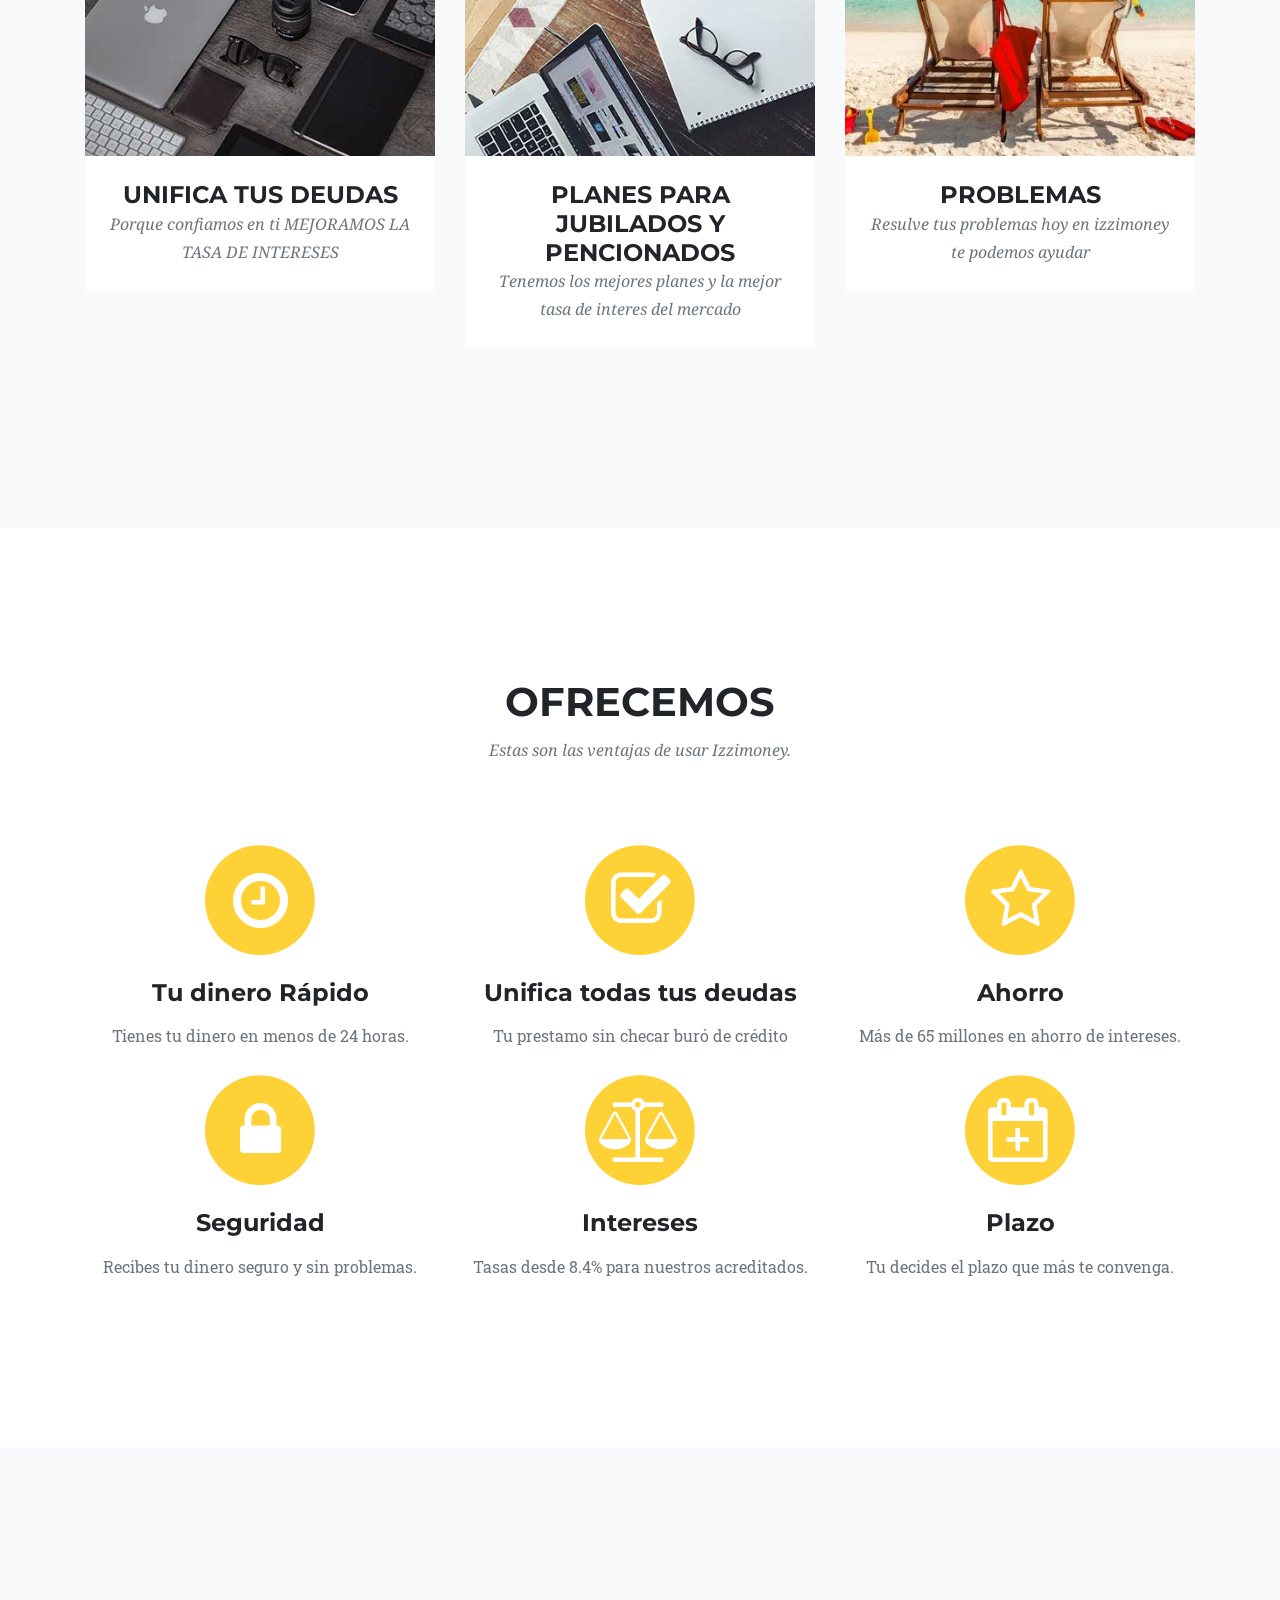
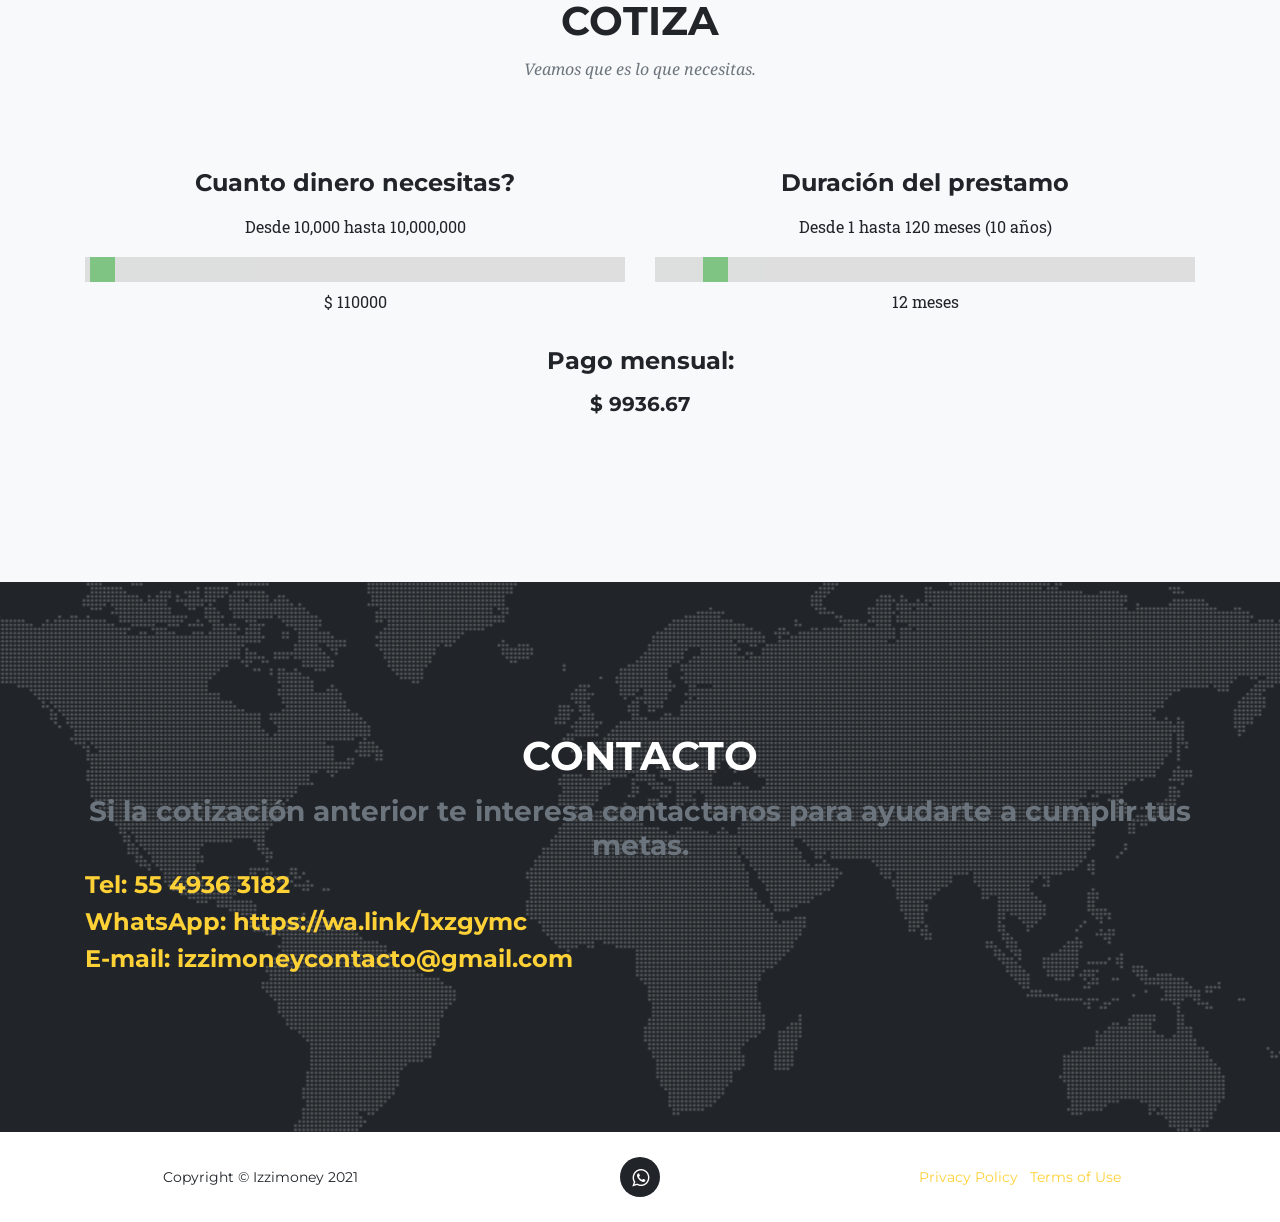
==== commit ea74a1cb: "Update index.html" ====
--- a/index.html
+++ b/index.html
@@ -142,7 +142,7 @@
               <img class="img-fluid" src="img/portfolio/05-thumbnail.jpg" alt="">
             </a>
             <div class="portfolio-caption">
-              <h4>PLANES PARA JUVILADOS Y PENCIONADOS </h4>
+              <h4>PLANES PARA JUBILADOS Y PENCIONADOS </h4>
               <p class="text-muted">Tenemos los mejores planes y la mejor tasa de interes del mercado</p>
             </div>
           </div>
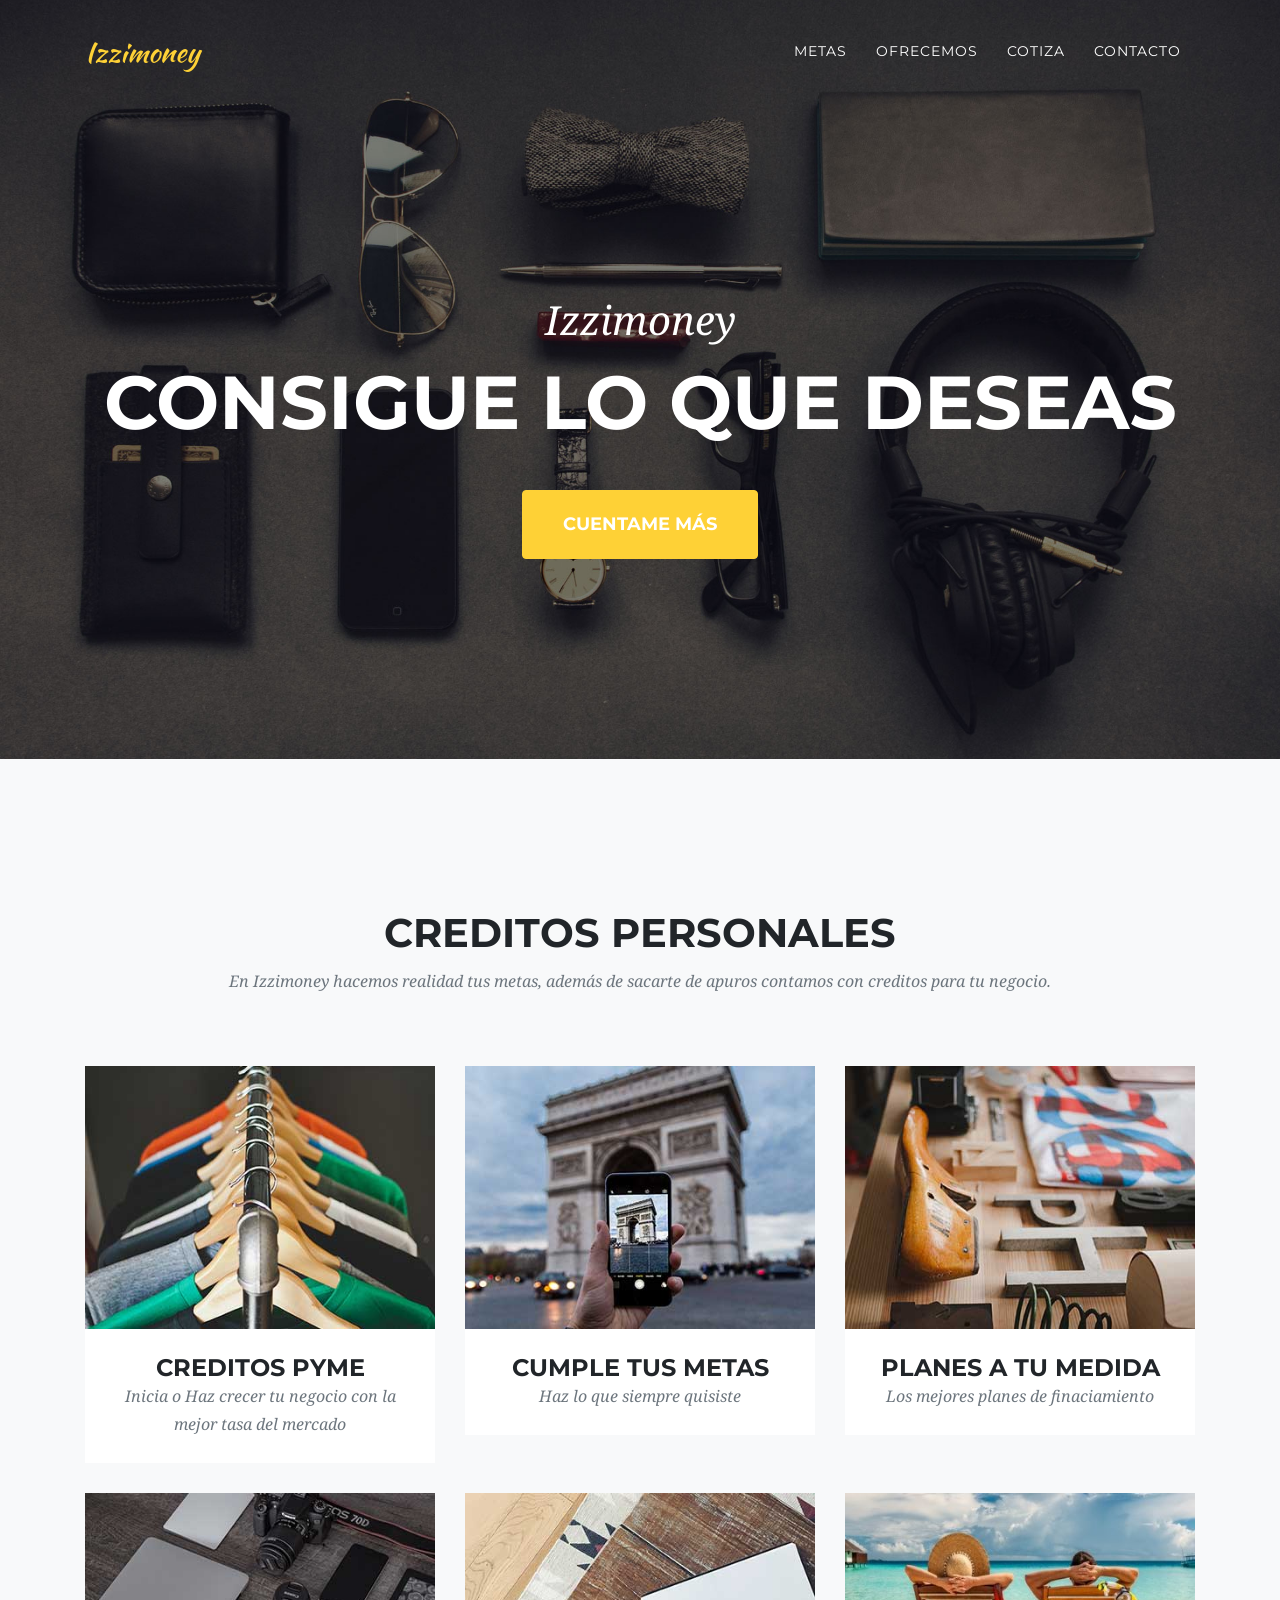
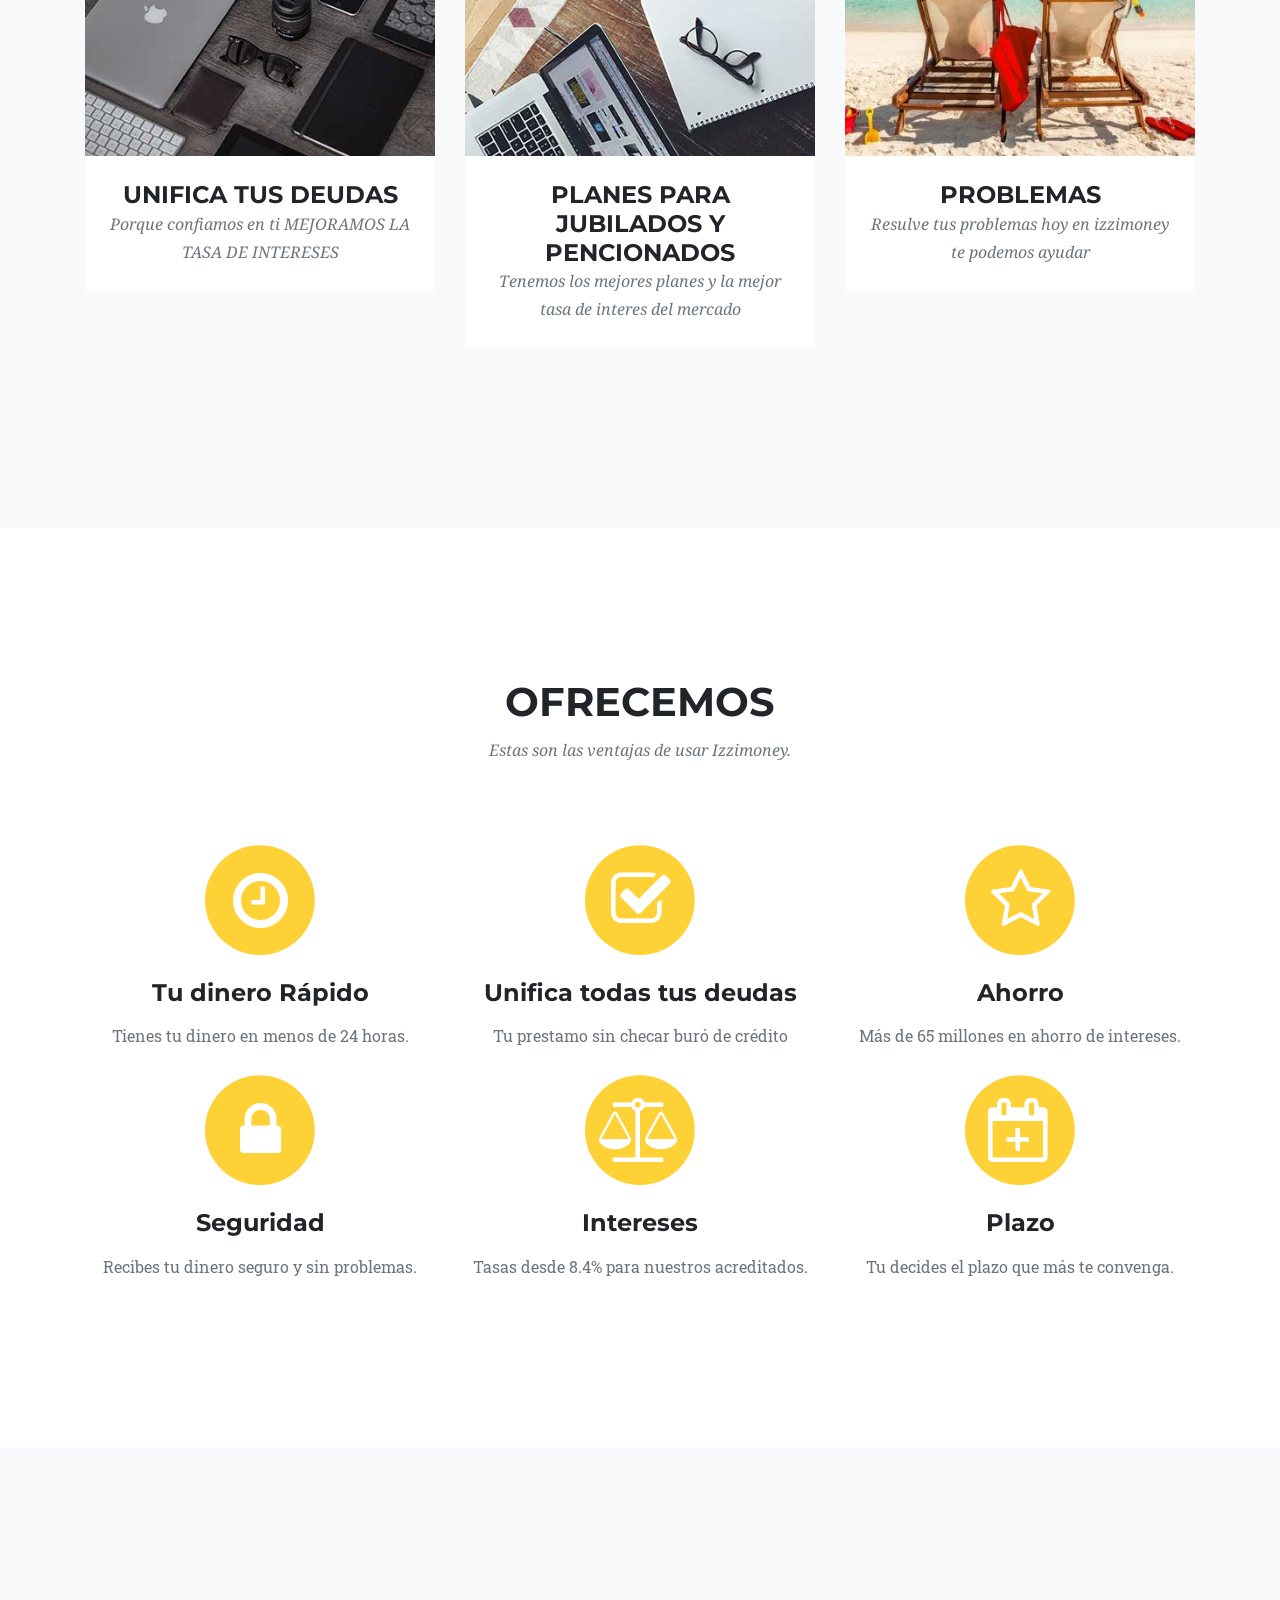
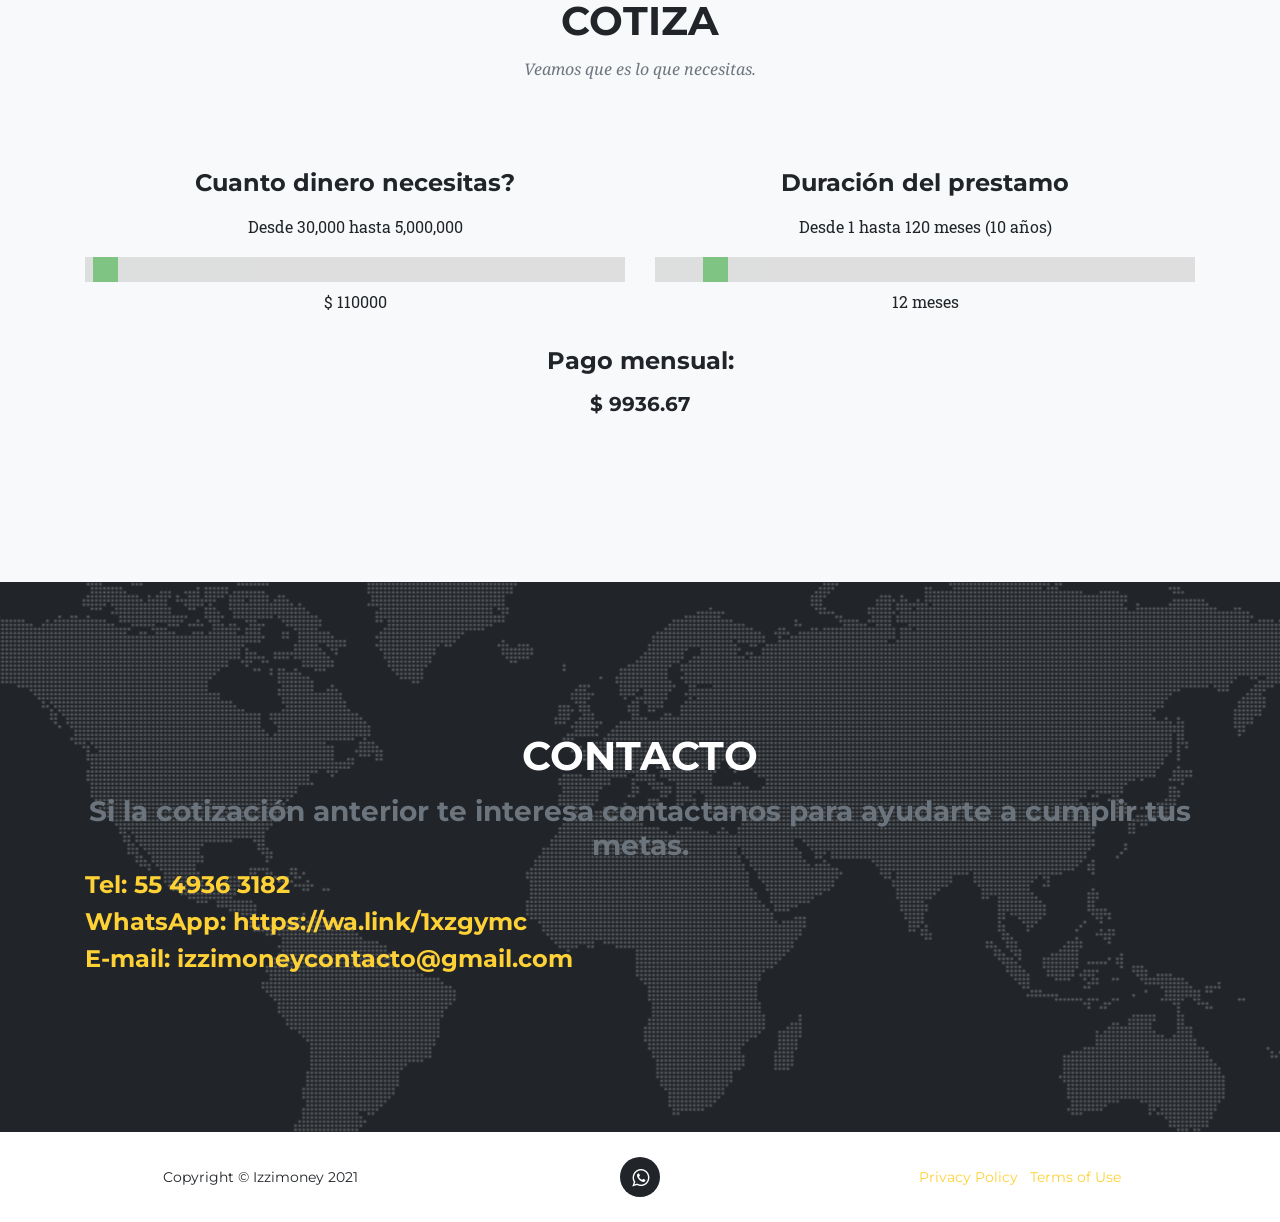
==== commit dddd633f: "Update index.html" ====
--- a/index.html
+++ b/index.html
@@ -239,8 +239,8 @@
 		          <div class="col-md-6">
 			           <div class="slidecontainer">
 				             <h4 class="service-heading">Cuanto dinero necesitas?</h4>
-				             <p>Desde 10,000 hasta 10,000,000</p>
-				             <input type="range" min="10000" max="10000000" value="110000" class="slider" id="dinero">
+				             <p>Desde 30,000 hasta 5,000,000</p>
+				             <input type="range" min="30000" max="5000000" value="110000" class="slider" id="dinero">
 			            	 <p>$ <span id="resdinero"></span></p>
 			          </div>
 		          </div>
@@ -374,7 +374,7 @@
                   <!-- Project Details Go Here -->
                   <h2 class="text-uppercase">Viaja</h2>
                   <p class="item-intro text-muted">Conoce ese lugar que siempre quisiste.</p>
-                  <img class="img-fluid d-block mx-auto" src="img/portfolio/06-full.jpg" alt="">
+                  <img class="img-fluid d-block mx-auto" src="img/portfolio/03-full.jpg" alt="">
                   <button class="btn btn-primary" data-dismiss="modal" type="button">
                     <i class="fa fa-times"></i>
                     Close Project</button>
@@ -401,7 +401,7 @@
                 <div class="modal-body">
                   <!-- Project Details Go Here -->
                   <h2 class="text-uppercase">Crece tu negocio</h2>
-                  <p class="item-intro text-muted">Compra lo que necesitas para hacer crecer tu negocio.</p>
+                  <p class="item-intro text-muted">Pide lo que necesitas para hacer crecer tu negocio.</p>
                   <img class="img-fluid d-block mx-auto" src="img/portfolio/03-full.jpg" alt="">
                   <button class="btn btn-primary" data-dismiss="modal" type="button">
                     <i class="fa fa-times"></i>
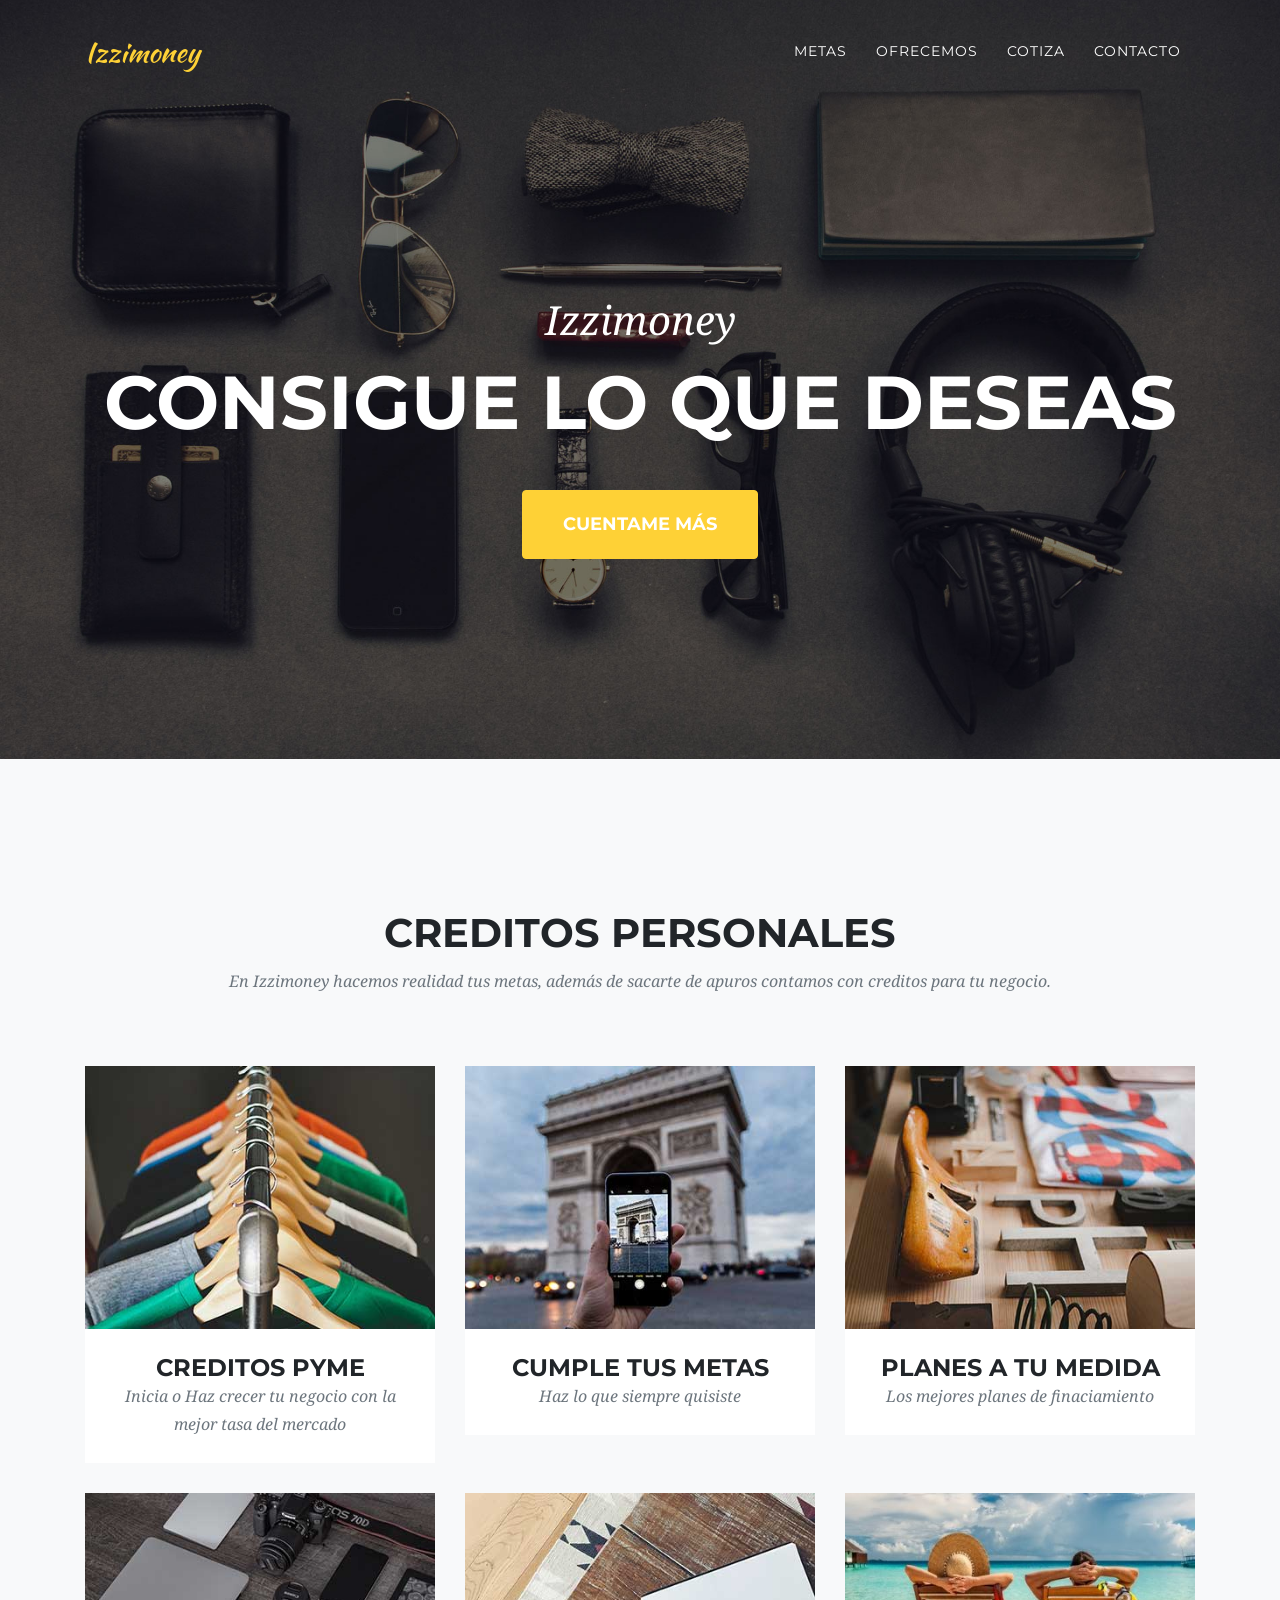
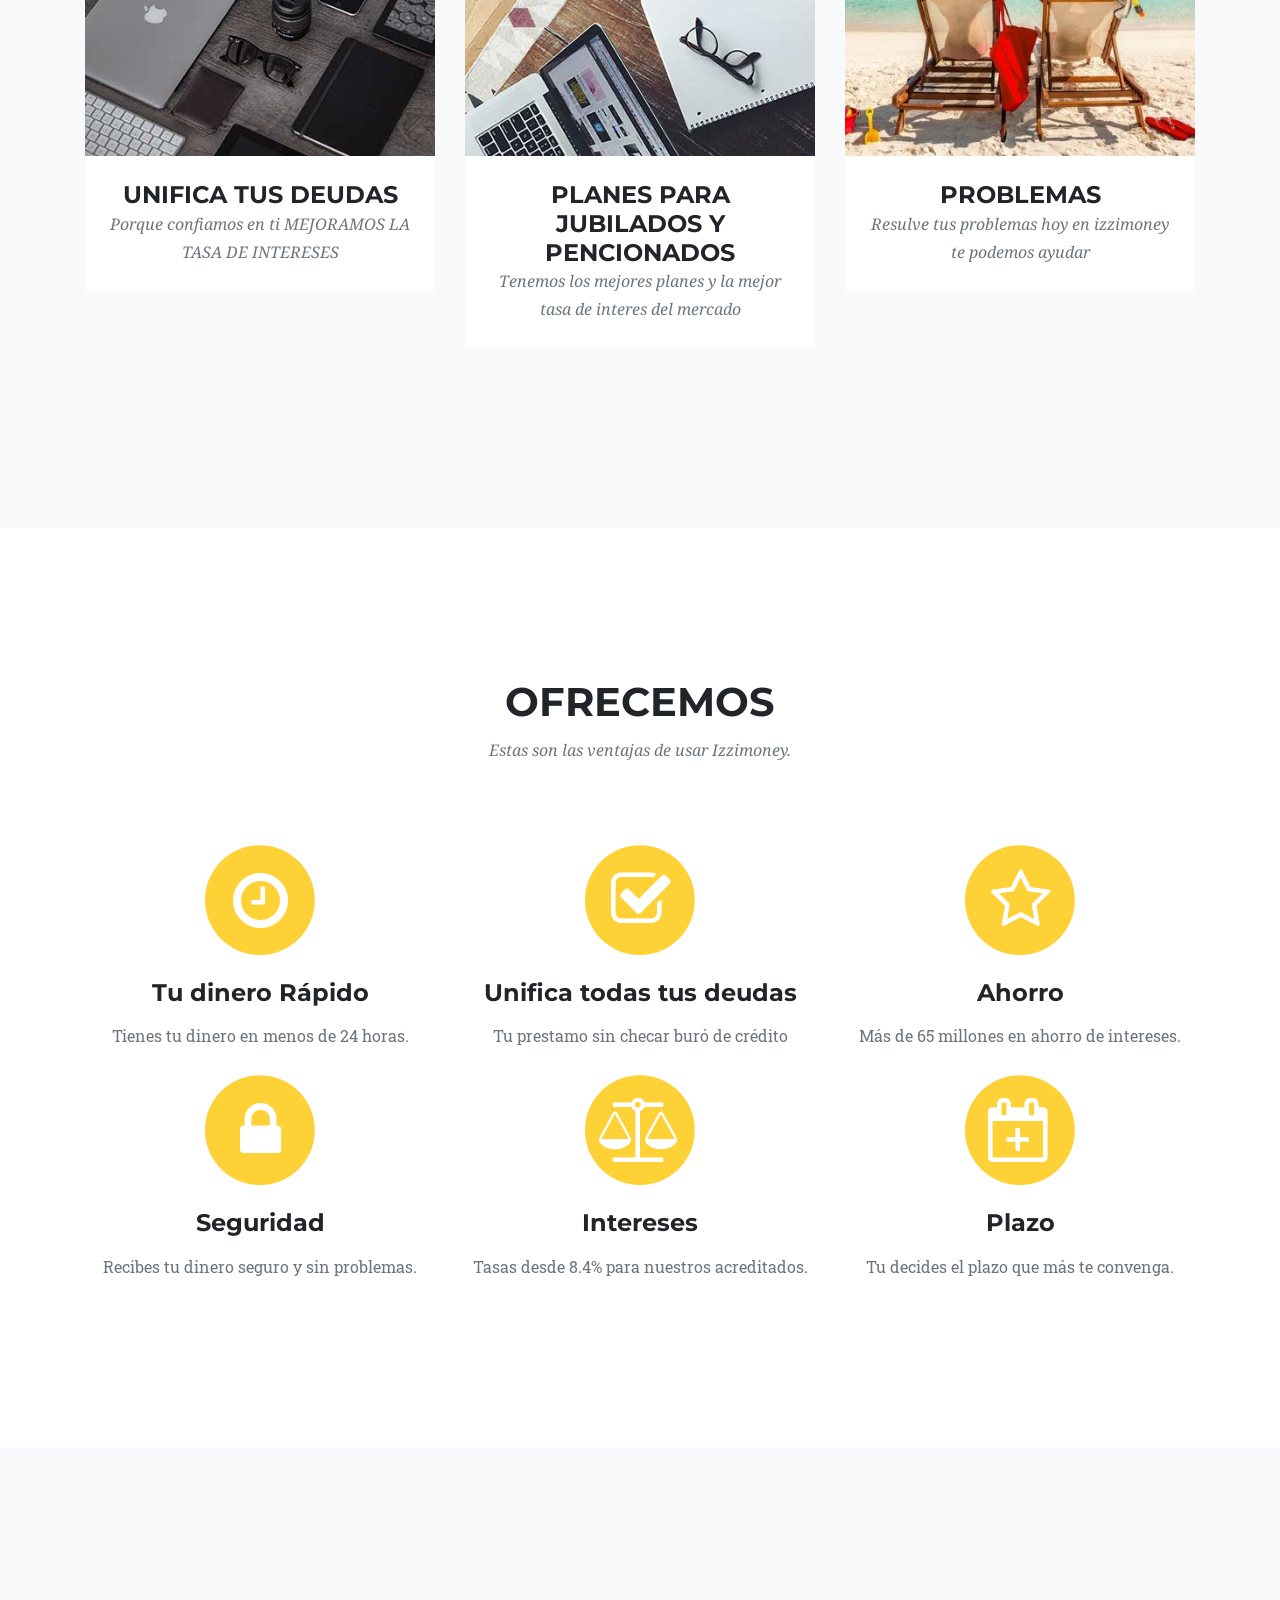
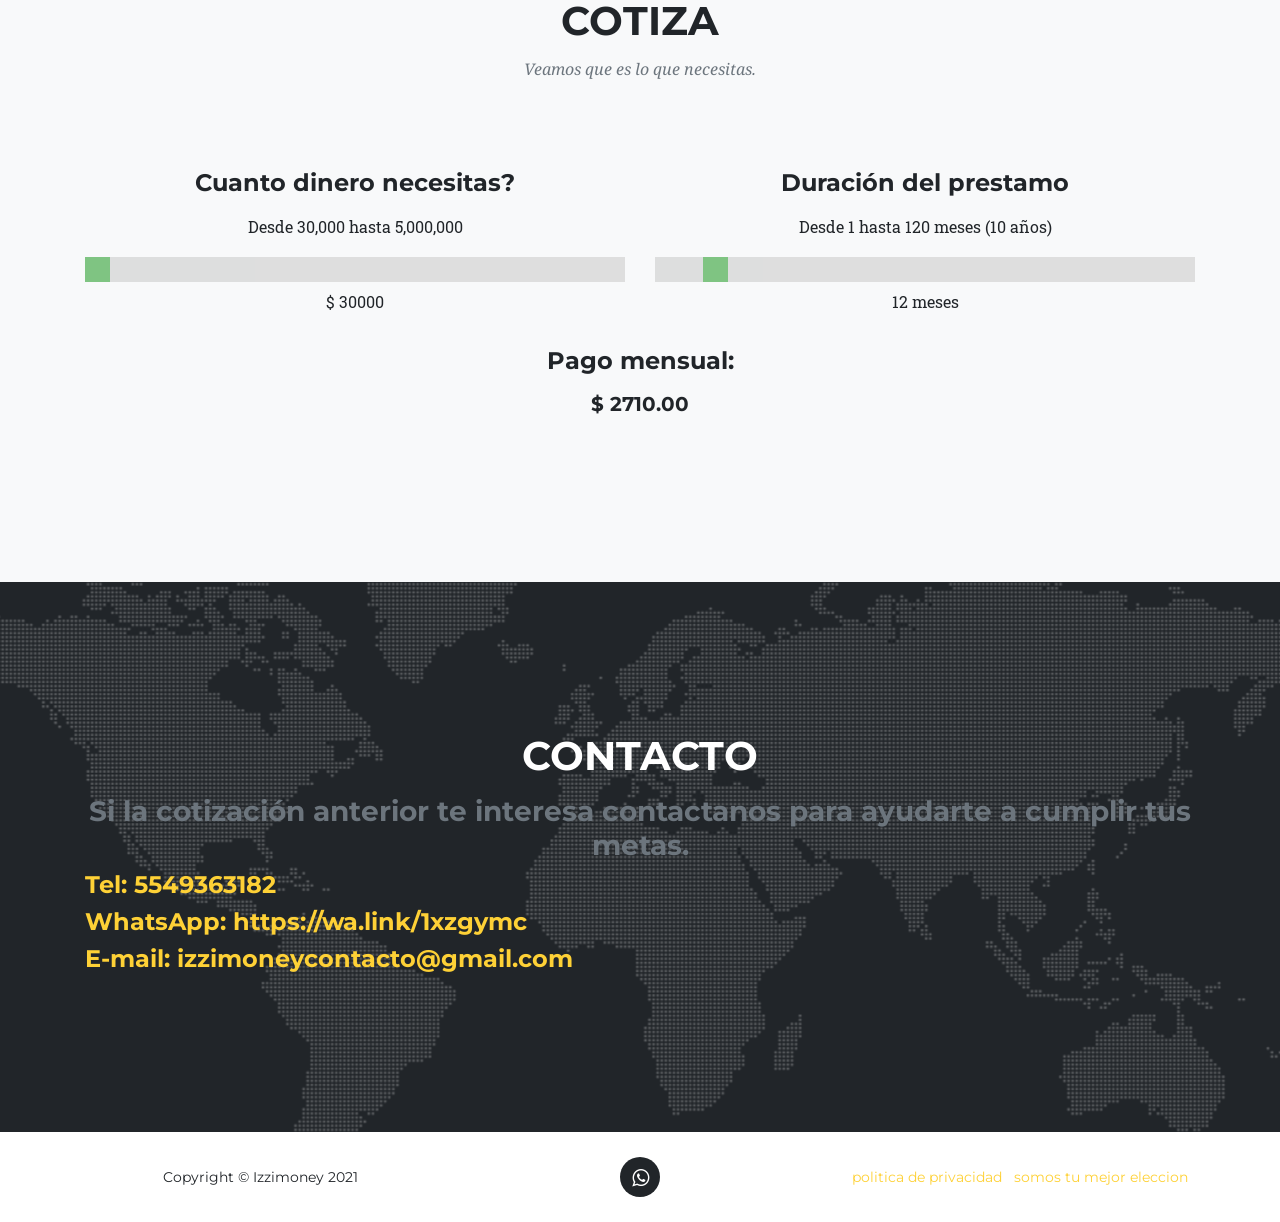
==== commit 83051731: "Update index.html" ====
--- a/index.html
+++ b/index.html
@@ -240,7 +240,7 @@
 			           <div class="slidecontainer">
 				             <h4 class="service-heading">Cuanto dinero necesitas?</h4>
 				             <p>Desde 30,000 hasta 5,000,000</p>
-				             <input type="range" min="30000" max="5000000" value="110000" class="slider" id="dinero">
+				             <input type="range" min="30000" max="5000000" value="30000" class="slider" id="dinero">
 			            	 <p>$ <span id="resdinero"></span></p>
 			          </div>
 		          </div>
@@ -278,7 +278,7 @@
 	                <div class="col-md-12">
 		                  <div class="text-left text-white">
                           <a href = '#contacto'>
-                            <h4>Tel: 55 4936 3182</h4>
+                            <h4>Tel: 5549363182</h4>
                           </a>
 		                  </div>
 		                  <div class="text-left text-white">
@@ -317,10 +317,10 @@
           <div class="col-md-4">
             <ul class="list-inline quicklinks">
               <li class="list-inline-item">
-                <a href="#contacto">Privacy Policy</a>
+                <a href="#contacto">politica de privacidad</a>
               </li>
               <li class="list-inline-item">
-                <a href="#contacto">Terms of Use</a>
+                <a href="#contacto">somos tu mejor eleccion</a>
               </li>
             </ul>
           </div>
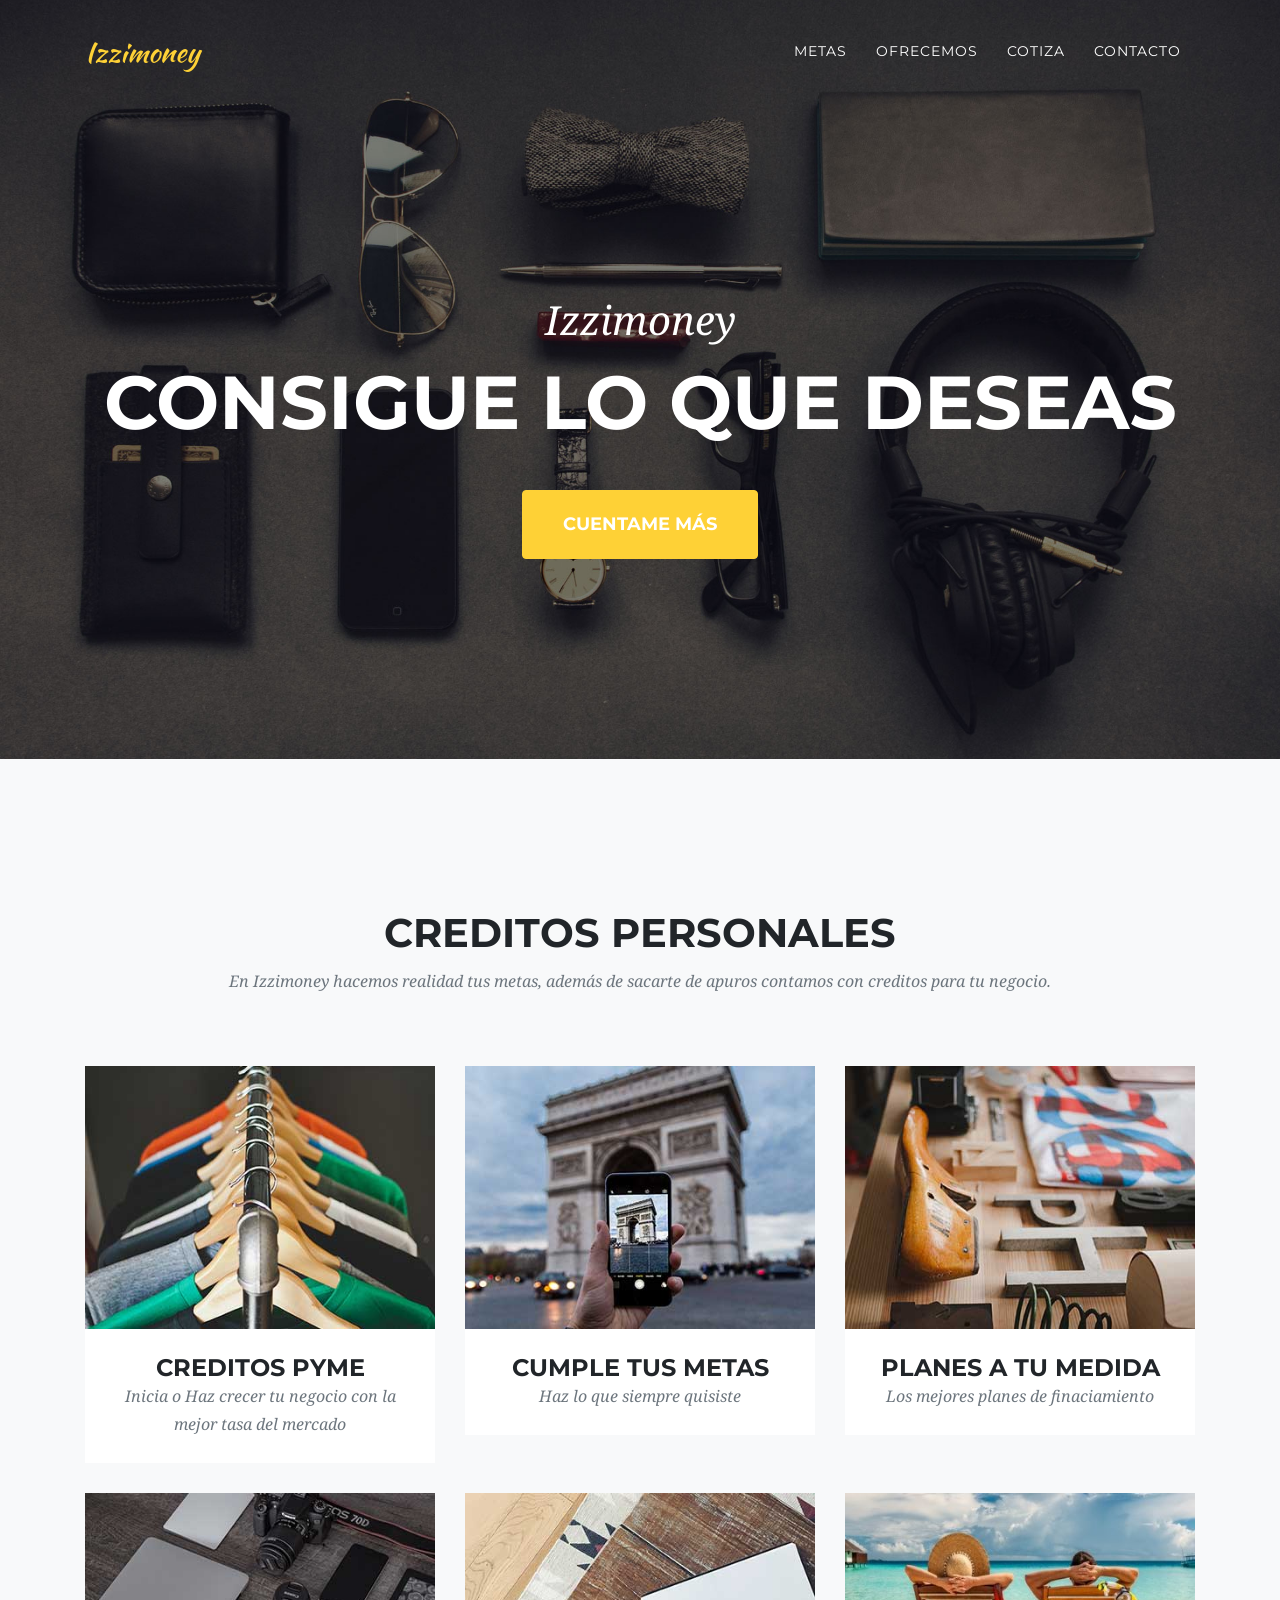
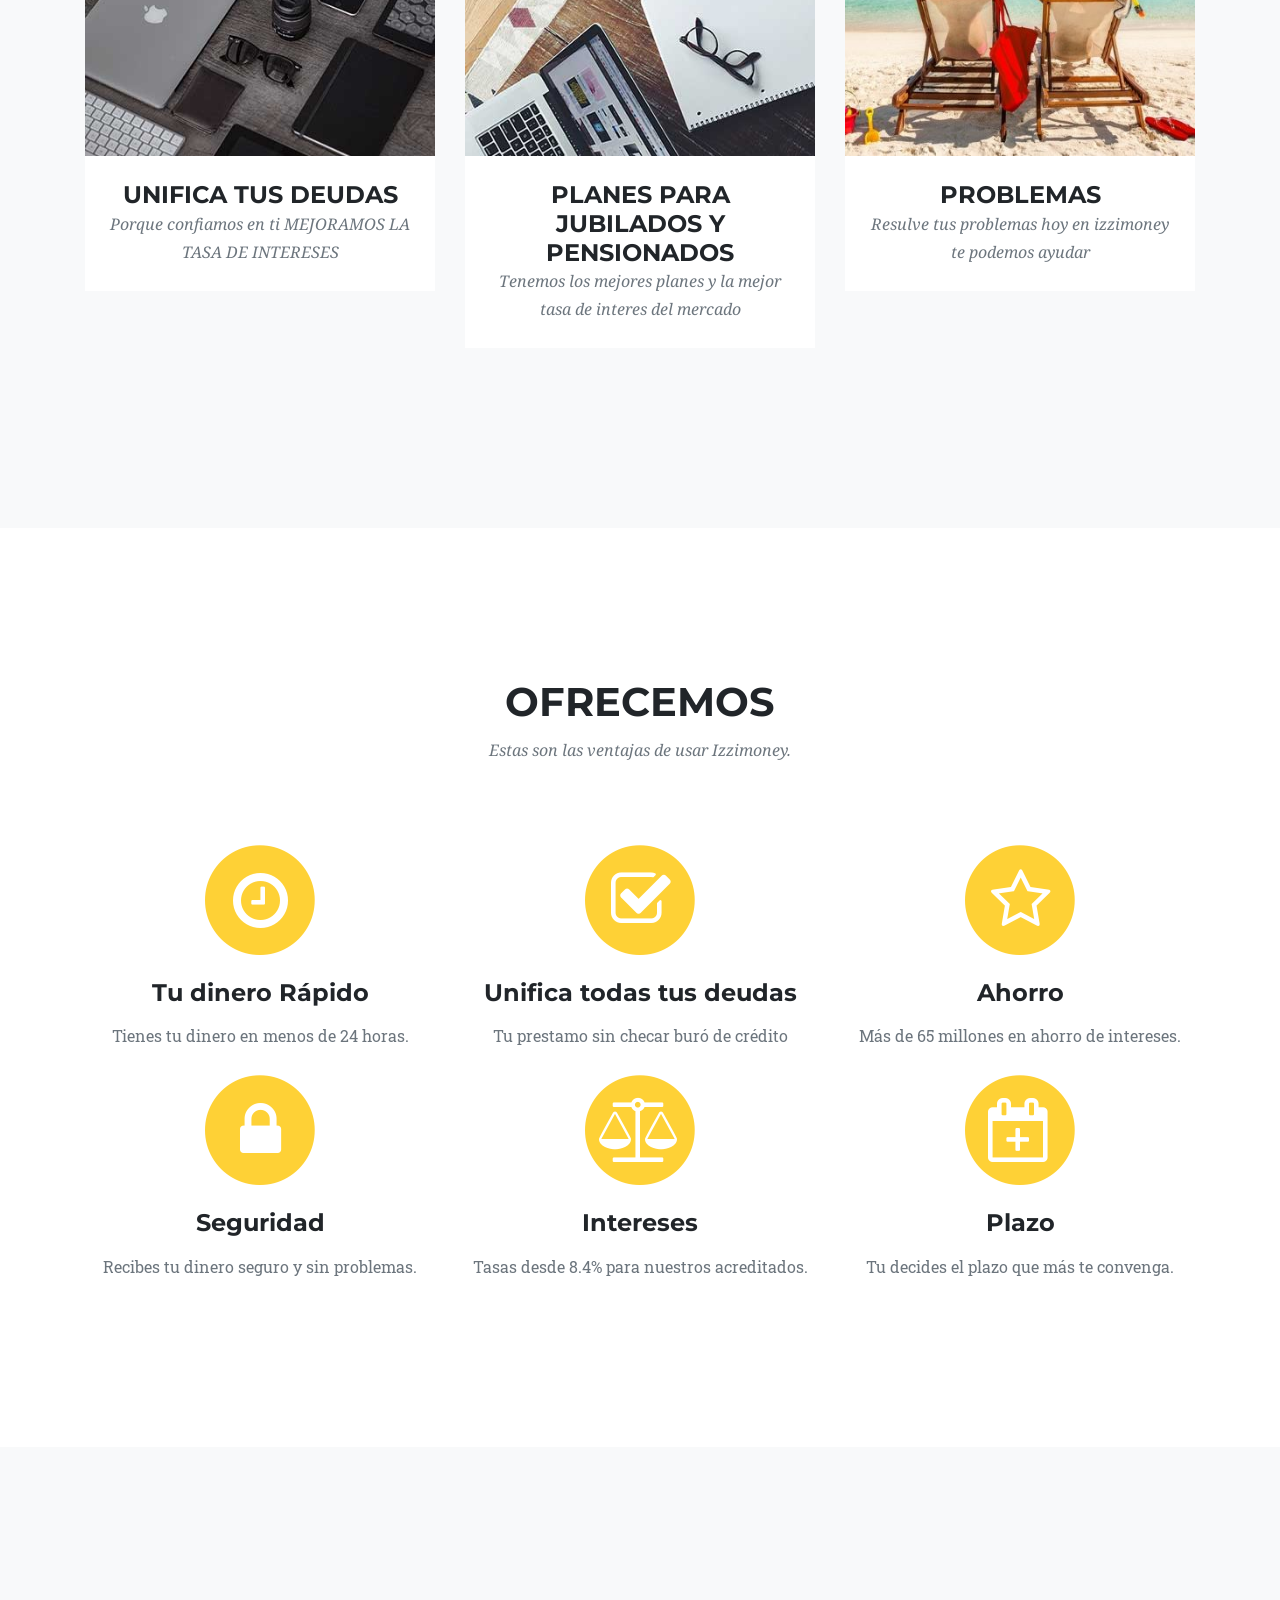
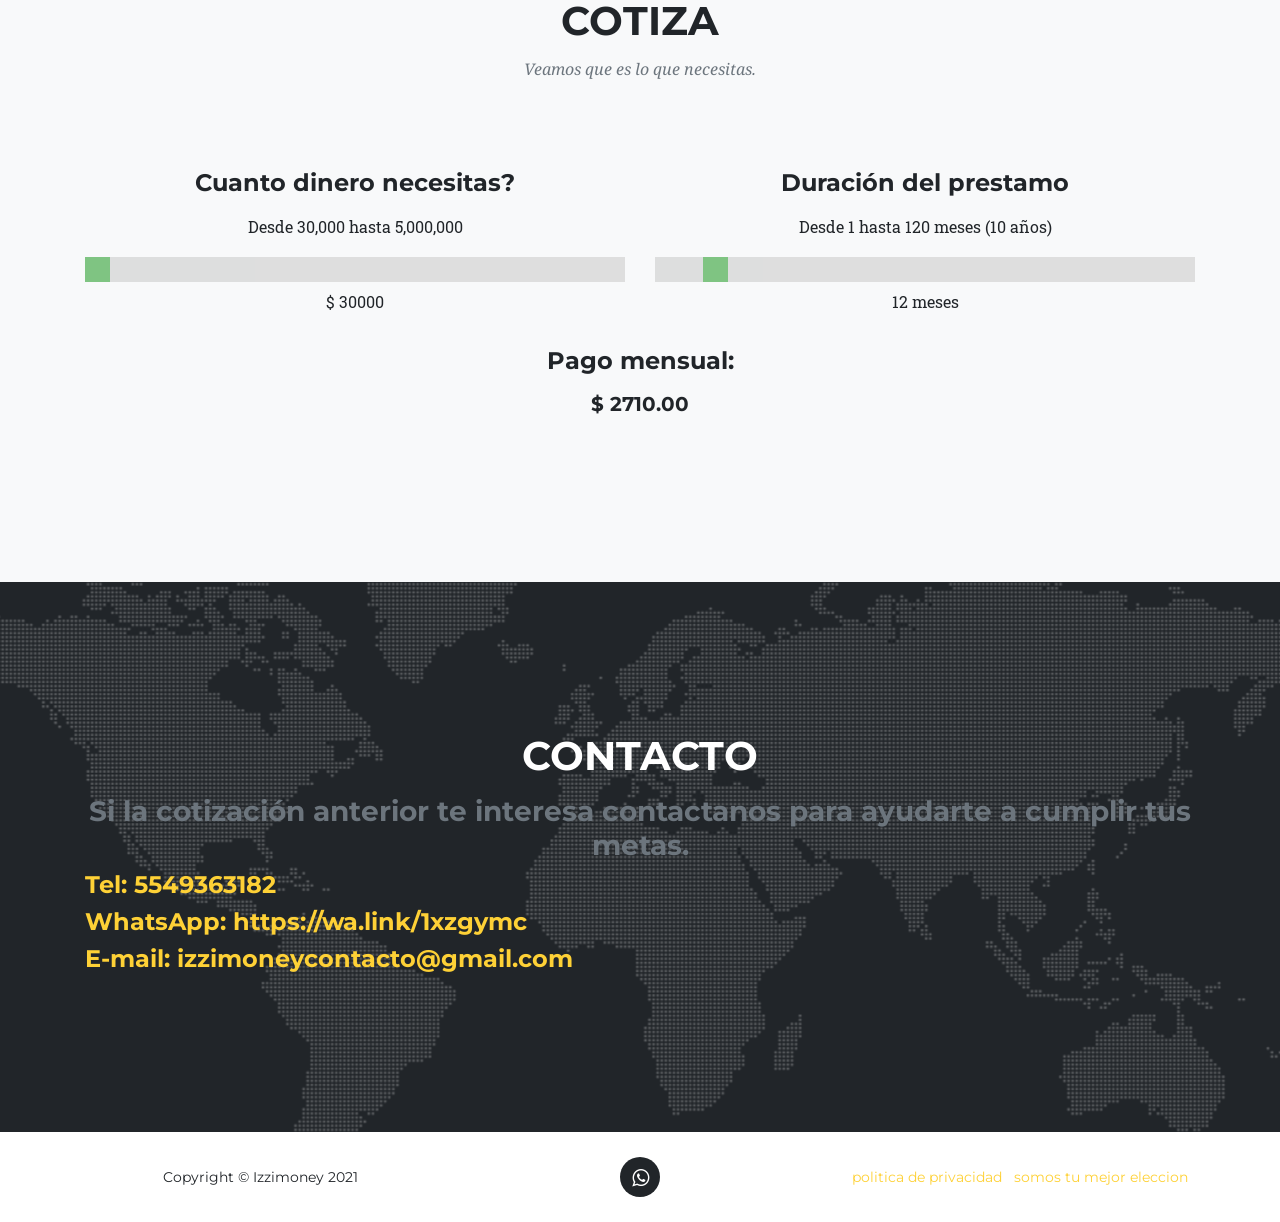
==== commit 9ccdc5ae: "Update index.html" ====
--- a/index.html
+++ b/index.html
@@ -142,7 +142,7 @@
               <img class="img-fluid" src="img/portfolio/05-thumbnail.jpg" alt="">
             </a>
             <div class="portfolio-caption">
-              <h4>PLANES PARA JUBILADOS Y PENCIONADOS </h4>
+              <h4>PLANES PARA JUBILADOS Y PENSIONADOS </h4>
               <p class="text-muted">Tenemos los mejores planes y la mejor tasa de interes del mercado</p>
             </div>
           </div>
